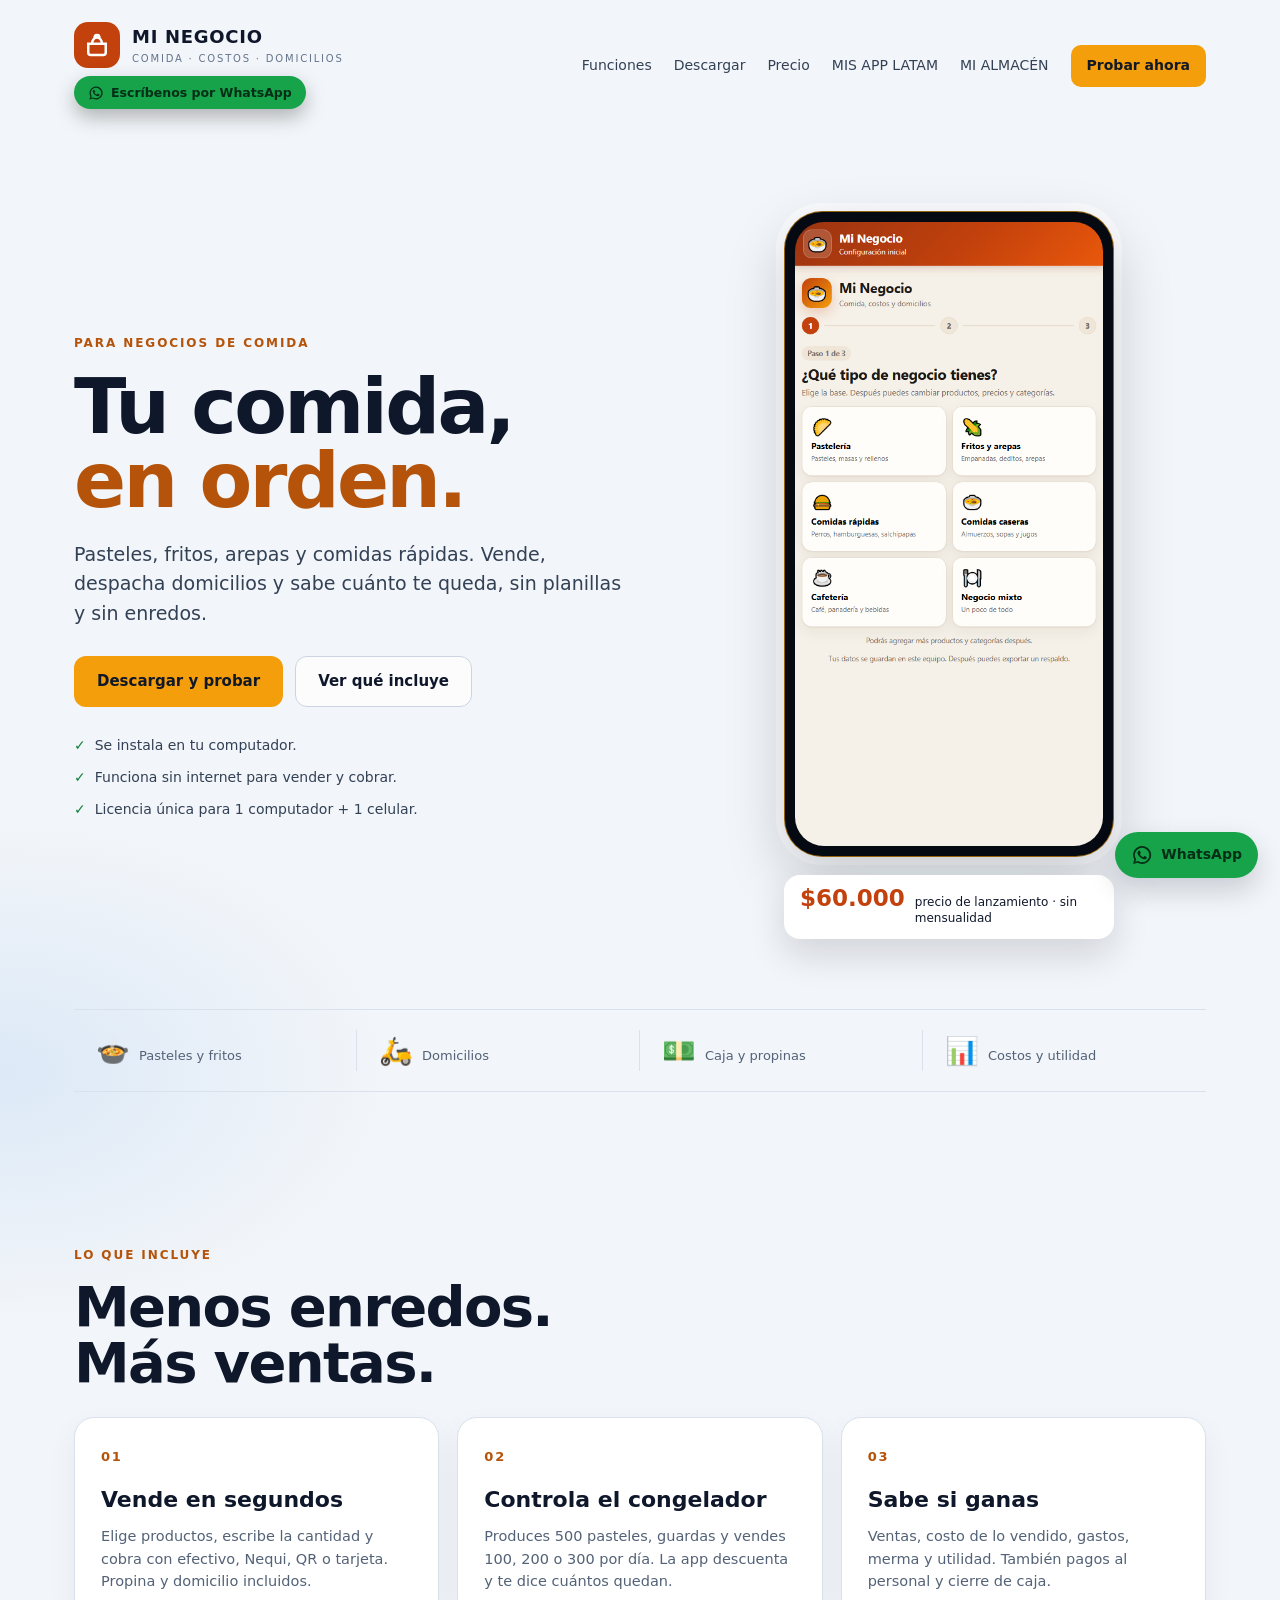
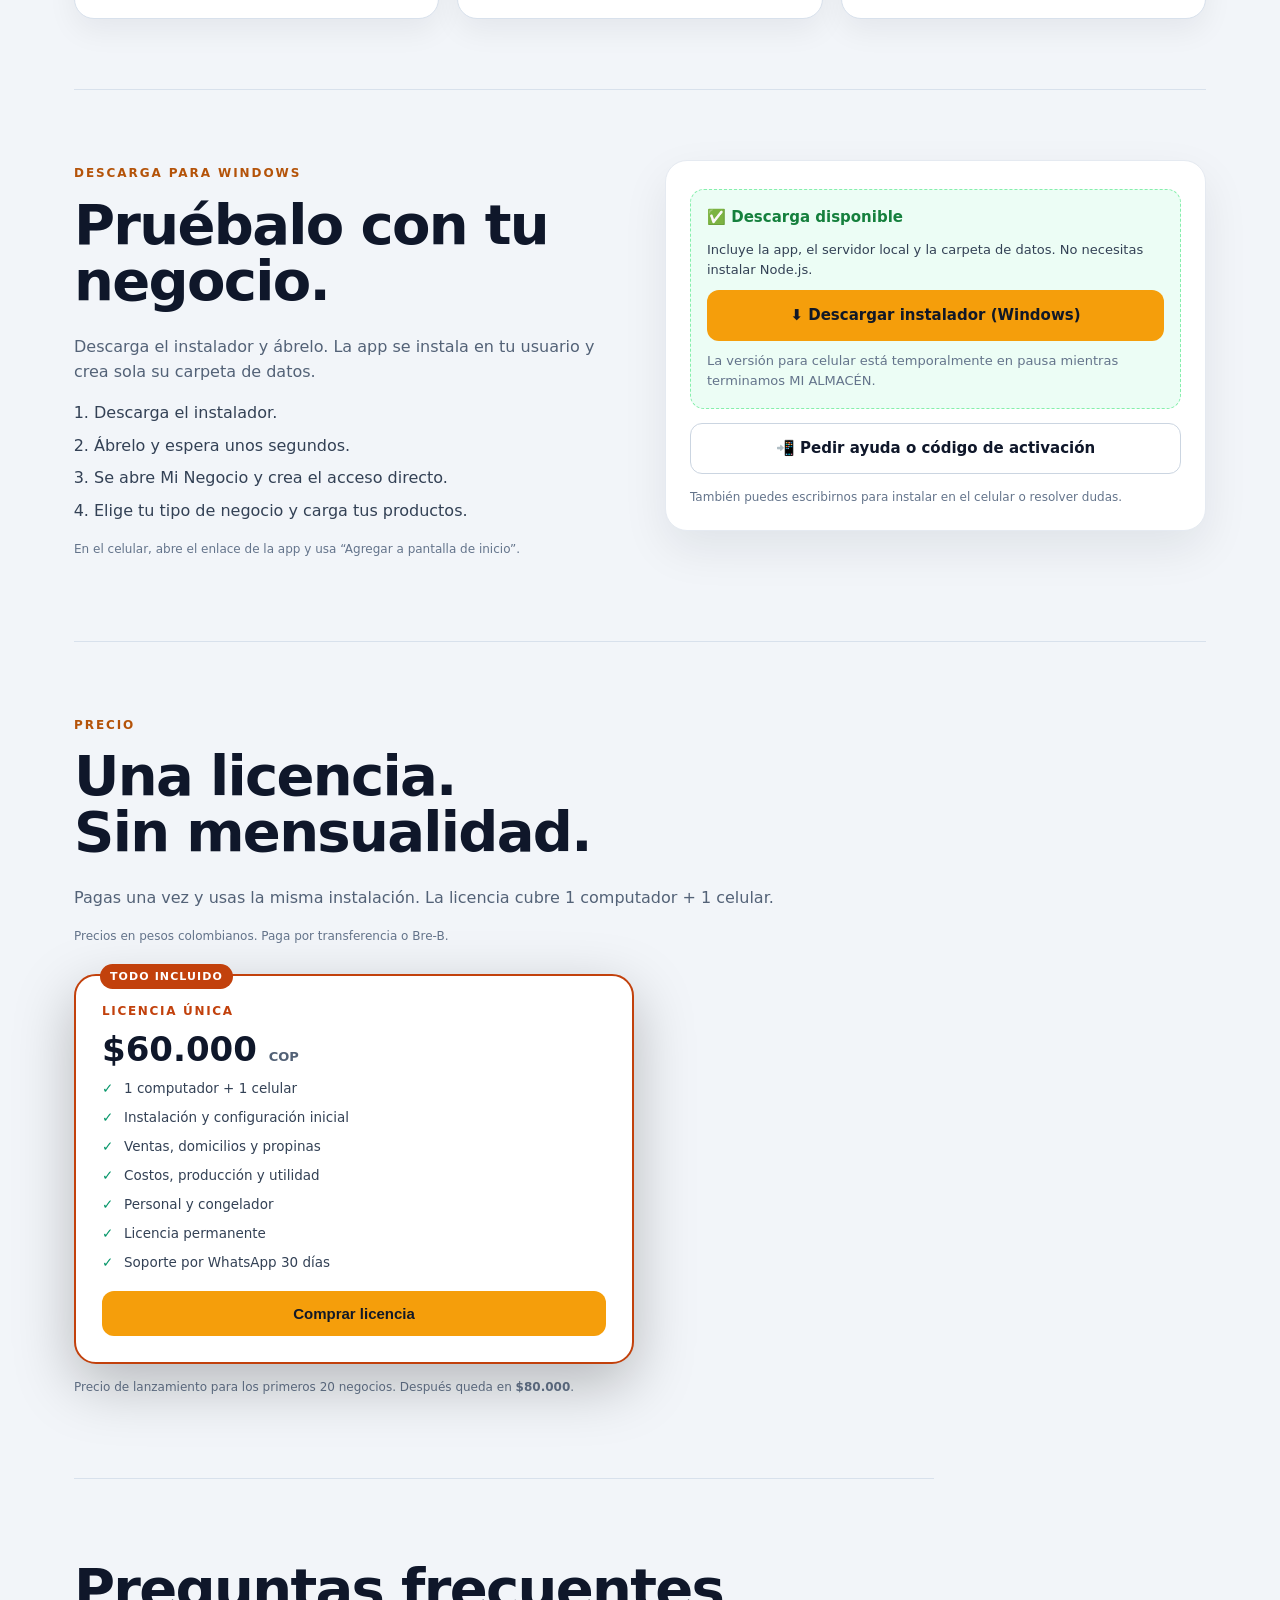
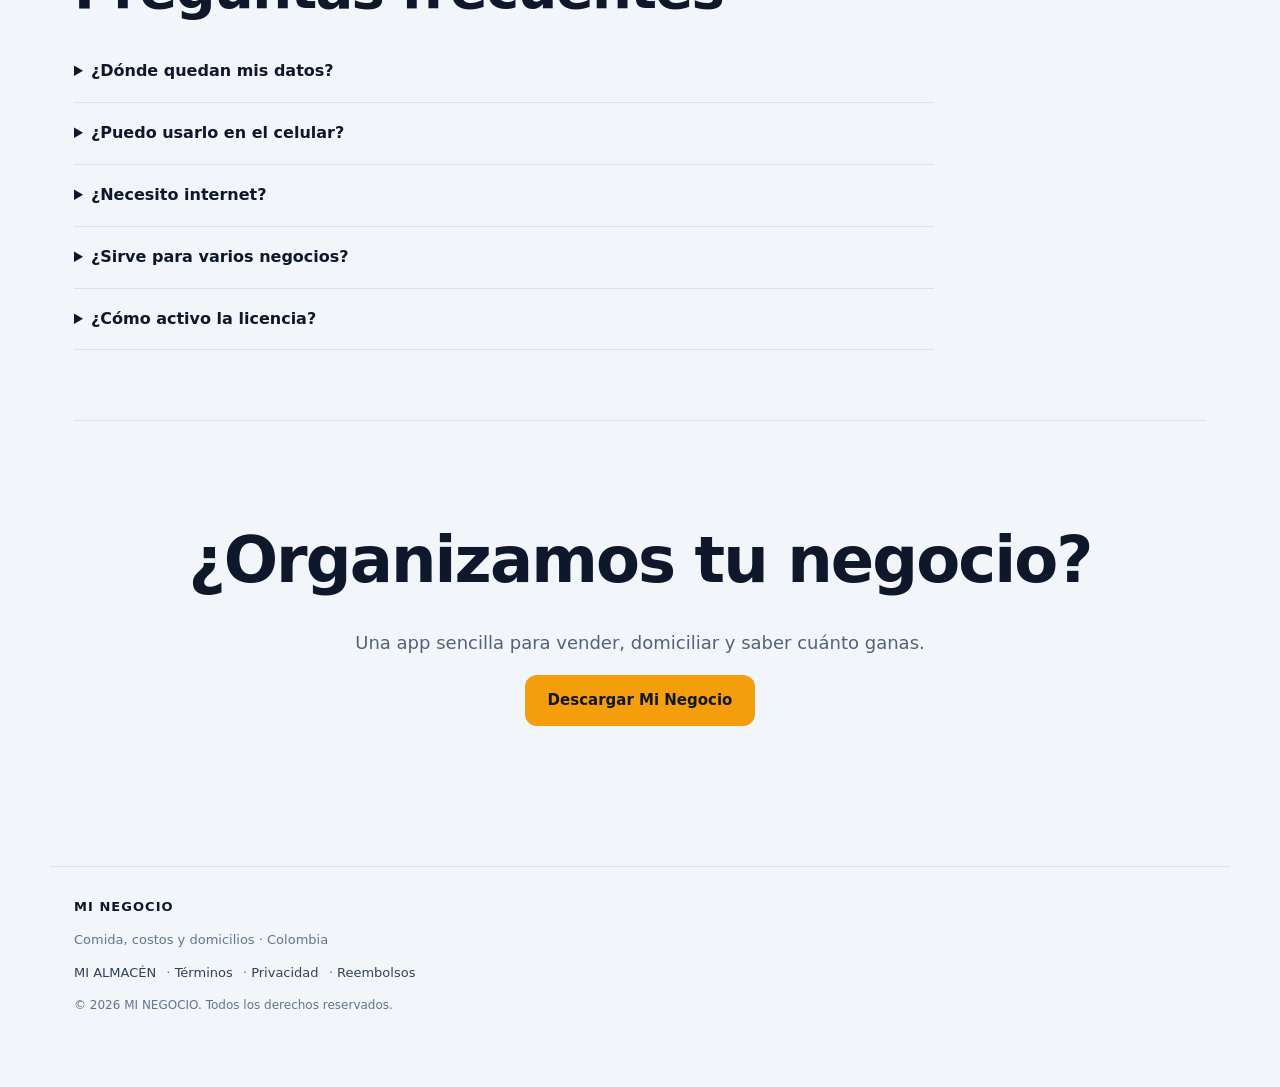
==== minegocio/index.html @ 10377c33 "Publicar Mis App Latam y MI ALMACEN" ====
<!doctype html>
<html lang="es">
<head>
  <meta charset="utf-8">
  <meta name="viewport" content="width=device-width, initial-scale=1">
  <title>MI NEGOCIO · Comida, costos y domicilios</title>
  <meta name="description" content="Vende, despacha y cuadra la caja de tu negocio de comida. Pasteles, fritos, arepas y comidas rápidas. Licencia única de $60.000 para 1 computador y 1 celular.">
  <link rel="stylesheet" href="styles.css?v=1">
  <link rel="stylesheet" href="brand.css?v=1">
  <link rel="stylesheet" href="../light.css?v=1">
  <link rel="stylesheet" href="pago.css?v=1">
</head>
<body>
  <header class="top">
    <div class="brand-block">
      <a class="brand" href="#inicio" aria-label="MI NEGOCIO">
        <span class="brand-icon" aria-hidden="true">
          <svg viewBox="0 0 48 48"><path d="M10 22h28v14a4 4 0 0 1-4 4H14a4 4 0 0 1-4-4V22Z" fill="none" stroke="currentColor" stroke-width="4"/><path d="M16 22c0-6 4-10 8-10s8 4 8 10M20 13c0-3 2-5 4-5s4 2 4 5" fill="none" stroke="currentColor" stroke-width="4"/></svg>
        </span>
        <span>
          <strong>MI NEGOCIO</strong>
          <small>COMIDA · COSTOS · DOMICILIOS</small>
        </span>
      </a>
      <a class="wa-header" id="wa-header" href="#" aria-label="Escribir por WhatsApp">
        <svg viewBox="0 0 32 32" aria-hidden="true"><path fill="currentColor" d="M16 3a13 13 0 0 0-11.2 19.5L3 29l6.7-1.8A13 13 0 1 0 16 3Zm0 23.5a10.5 10.5 0 0 1-5.3-1.5l-.4-.2-4 1.1 1.1-3.9-.2-.4A10.5 10.5 0 1 1 16 26.5Zm6-7.8c-.3-.2-1.9-1-2.2-1.1-.3-.1-.5-.2-.7.2l-1 1.2c-.2.2-.4.3-.7.1a8.6 8.6 0 0 1-2.5-1.5 9.6 9.6 0 0 1-1.8-2.3c-.2-.3 0-.5.1-.7l.5-.6.4-.7c.1-.2 0-.4 0-.6l-1-2.3c-.3-.6-.6-.5-.8-.5h-.7c-.2 0-.6.1-.9.4-.3.3-1.2 1.1-1.2 2.8 0 1.6 1.2 3.2 1.3 3.4.2.2 2.3 3.7 5.7 5 .8.3 1.4.5 1.9.6.8.3 1.6.2 2.2.1.7-.1 1.9-.8 2.2-1.5.3-.8.3-1.4.2-1.5-.1-.2-.3-.2-.6-.4Z"/></svg>
        <span>Escríbenos por WhatsApp</span>
      </a>
    </div>
    <nav>
      <a href="#funciones">Funciones</a>
      <a href="#descargar">Descargar</a>
      <a href="#precio">Precio</a>
      <a href="../index.html">MIS APP LATAM</a>
      <a href="../almacen.html">MI ALMACÉN</a>
      <a class="nav-cta" href="#descargar">Probar ahora</a>
    </nav>
  </header>

  <main>
    <section class="hero" id="inicio">
      <div class="hero-copy">
        <span class="eyebrow">PARA NEGOCIOS DE COMIDA</span>
        <h1>Tu comida,<br><em>en orden.</em></h1>
        <p class="lead">Pasteles, fritos, arepas y comidas rápidas. Vende, despacha domicilios y sabe cuánto te queda, sin planillas y sin enredos.</p>
        <div class="actions">
          <a class="btn primary" href="#descargar">Descargar y probar</a>
          <a class="btn ghost" href="#funciones">Ver qué incluye</a>
        </div>
        <ul class="checks">
          <li>Se instala en tu computador.</li>
          <li>Funciona sin internet para vender y cobrar.</li>
          <li>Licencia única para 1 computador + 1 celular.</li>
        </ul>
      </div>

      <div class="hero-visual">
        <div class="phone">
          <img src="assets/app.png" alt="Configuración inicial de Mi Negocio" loading="lazy">
        </div>
        <div class="float-card">
          <strong>$60.000</strong>
          <span>precio de lanzamiento · sin mensualidad</span>
        </div>
      </div>
    </section>

    <section class="strip">
      <div><strong>🍲</strong><span>Pasteles y fritos</span></div>
      <div><strong>🛵</strong><span>Domicilios</span></div>
      <div><strong>💵</strong><span>Caja y propinas</span></div>
      <div><strong>📊</strong><span>Costos y utilidad</span></div>
    </section>

    <section class="section" id="funciones">
      <span class="eyebrow">LO QUE INCLUYE</span>
      <h2>Menos enredos.<br>Más ventas.</h2>
      <div class="cards">
        <article>
          <span class="num">01</span>
          <h3>Vende en segundos</h3>
          <p>Elige productos, escribe la cantidad y cobra con efectivo, Nequi, QR o tarjeta. Propina y domicilio incluidos.</p>
        </article>
        <article>
          <span class="num">02</span>
          <h3>Controla el congelador</h3>
          <p>Produces 500 pasteles, guardas y vendes 100, 200 o 300 por día. La app descuenta y te dice cuántos quedan.</p>
        </article>
        <article>
          <span class="num">03</span>
          <h3>Sabe si ganas</h3>
          <p>Ventas, costo de lo vendido, gastos, merma y utilidad. También pagos al personal y cierre de caja.</p>
        </article>
      </div>
    </section>

    <section class="section demo" id="descargar">
      <div class="demo-copy">
        <span class="eyebrow">DESCARGA PARA WINDOWS</span>
        <h2>Pruébalo con tu negocio.</h2>
        <p>Descarga el instalador y ábrelo. La app se instala en tu usuario y crea sola su carpeta de datos.</p>
        <ol>
          <li>Descarga el instalador.</li>
          <li>Ábrelo y espera unos segundos.</li>
          <li>Se abre Mi Negocio y crea el acceso directo.</li>
          <li>Elige tu tipo de negocio y carga tus productos.</li>
        </ol>
        <p class="small">En el celular, abre el enlace de la app y usa “Agregar a pantalla de inicio”.</p>
      </div>
      <div class="form">
        <div class="descarga" style="display:grid">
          <strong>✅ Descarga disponible</strong>
          <p>Incluye la app, el servidor local y la carpeta de datos. No necesitas instalar Node.js.</p>
          <a class="btn primary full" id="btn-descarga" href="Instalador-MiNegocio-1.0.0.exe" download>⬇️ Descargar instalador (Windows)</a>
          <p class="small">La versión para celular está temporalmente en pausa mientras terminamos MI ALMACÉN.</p>
        </div>
        <a class="btn ghost full" id="wa-licencia" href="#">📲 Pedir ayuda o código de activación</a>
        <p class="form-note">También puedes escribirnos para instalar en el celular o resolver dudas.</p>
      </div>
    </section>

    <section class="section price" id="precio">
      <div class="price-head">
        <span class="eyebrow">PRECIO</span>
        <h2>Una licencia.<br>Sin mensualidad.</h2>
        <p>Pagas una vez y usas la misma instalación. La licencia cubre 1 computador + 1 celular.</p>
        <p class="small">Precios en pesos colombianos. Paga por transferencia o Bre-B.</p>
      </div>
      <div class="planes one" id="planes"></div>
      <p class="small" style="margin-top:14px">Precio de lanzamiento para los primeros 20 negocios. Después queda en <b>$80.000</b>.</p>
    </section>

    <section class="section faq">
      <h2>Preguntas frecuentes</h2>
      <details><summary>¿Dónde quedan mis datos?</summary><p>En este paquete, la app guarda todo automáticamente en la carpeta <b>datos</b>. No tienes que exportar archivos para trabajar.</p></details>
      <details><summary>¿Puedo usarlo en el celular?</summary><p>Sí. La licencia cubre 1 computador + 1 celular. Escríbenos para enviarte el enlace de instalación en el celular.</p></details>
      <details><summary>¿Necesito internet?</summary><p>Para vender y cobrar no. La conexión se usa si quieres enviar una copia de seguridad o pedir soporte.</p></details>
      <details><summary>¿Sirve para varios negocios?</summary><p>Sí. Al inicio eliges pastelería, fritos, arepas, comidas rápidas, caseras, cafetería o mixto, y puedes cambiar productos y precios.</p></details>
      <details><summary>¿Cómo activo la licencia?</summary><p>Después del pago recibes un código por WhatsApp. En la app entra a <b>Ajustes → Licencia</b> y escríbelo.</p></details>
    </section>

    <section class="final-cta">
      <h2>¿Organizamos tu negocio?</h2>
      <p>Una app sencilla para vender, domiciliar y saber cuánto ganas.</p>
      <a class="btn primary" href="#descargar">Descargar Mi Negocio</a>
    </section>
  </main>

  <footer>
    <strong>MI NEGOCIO</strong>
    <p>Comida, costos y domicilios · Colombia</p>
    <p class="legal"><a href="/">MI ALMACÉN</a> · <a href="#" data-legal="terminos">Términos</a> · <a href="#" data-legal="privacidad">Privacidad</a> · <a href="#" data-legal="reembolsos">Reembolsos</a></p>
    <p class="small">© <span id="year"></span> MI NEGOCIO. Todos los derechos reservados.</p>
  </footer>

  <a class="wa-float" id="wa-float" href="#" aria-label="Escribir por WhatsApp">
    <svg viewBox="0 0 32 32" aria-hidden="true"><path fill="currentColor" d="M16 3a13 13 0 0 0-11.2 19.5L3 29l6.7-1.8A13 13 0 1 0 16 3Zm0 23.5a10.5 10.5 0 0 1-5.3-1.5l-.4-.2-4 1.1 1.1-3.9-.2-.4A10.5 10.5 0 1 1 16 26.5Zm6-7.8c-.3-.2-1.9-1-2.2-1.1-.3-.1-.5-.2-.7.2l-1 1.2c-.2.2-.4.3-.7.1a8.6 8.6 0 0 1-2.5-1.5 9.6 9.6 0 0 1-1.8-2.3c-.2-.3 0-.5.1-.7l.5-.6.4-.7c.1-.2 0-.4 0-.6l-1-2.3c-.3-.6-.6-.5-.8-.5h-.7c-.2 0-.6.1-.9.4-.3.3-1.2 1.1-1.2 2.8 0 1.6 1.2 3.2 1.3 3.4.2.2 2.3 3.7 5.7 5 .8.3 1.4.5 1.9.6.8.3 1.6.2 2.2.1.7-.1 1.9-.8 2.2-1.5.3-.8.3-1.4.2-1.5-.1-.2-.3-.2-.6-.4Z"/></svg>
    <span>WhatsApp</span>
  </a>

  <script src="config.js?v=1"></script>
  <script src="app.js?v=1"></script>
</body>
</html>
---- minegocio/styles.css ----
:root {
  --bg: #070d18;
  --bg-2: #0c1626;
  --panel: #0f1c2e;
  --line: rgba(148, 163, 184, .18);
  --text: #f8fafc;
  --muted: #a9b7c9;
  --amber: #f59e0b;
  --amber-2: #fbbf24;
  --green: #34d399;
}
* { box-sizing: border-box; }
html { scroll-behavior: smooth; }
body {
  margin: 0;
  background: radial-gradient(1100px 700px at 70% -10%, #17304a 0%, var(--bg) 55%) fixed;
  color: var(--text);
  font-family: "Segoe UI", system-ui, -apple-system, sans-serif;
  line-height: 1.55;
}
a { color: inherit; }
.top {
  max-width: 1180px;
  margin: auto;
  padding: 22px 24px;
  display: flex;
  align-items: center;
  justify-content: space-between;
  gap: 20px;
}
.brand { display: flex; align-items: center; gap: 12px; text-decoration: none; }
.brand-block { display: flex; flex-direction: column; align-items: flex-start; gap: 8px; }
.wa-header {
  display: inline-flex; align-items: center; gap: 7px;
  background: #22c55e; color: #052e16; text-decoration: none;
  padding: 7px 14px; border-radius: 999px; font-weight: 800; font-size: 12.5px;
  box-shadow: 0 8px 20px rgba(0,0,0,.28);
}
.wa-header:hover { background: #16a34a; }
.wa-header svg { width: 16px; height: 16px; }
.brand-icon {
  width: 46px; height: 46px; display: grid; place-items: center;
  background: var(--amber); color: #111827; border-radius: 14px;
}
.brand-icon svg { width: 30px; height: 30px; }
.brand strong { display: block; font-size: 18px; letter-spacing: .02em; }
.brand small { display: block; color: var(--muted); font-size: 10px; letter-spacing: .18em; }
nav { display: flex; align-items: center; gap: 22px; font-size: 14px; }
nav a { text-decoration: none; color: #cbd5e1; }
nav a:hover { color: #fff; }
.nav-cta {
  background: var(--amber); color: #111827 !important;
  padding: 10px 16px; border-radius: 10px; font-weight: 700;
}
main { max-width: 1180px; margin: auto; padding: 10px 24px 80px; }
.hero {
  display: grid; grid-template-columns: 1.05fr .95fr; gap: 50px;
  align-items: center; padding: 60px 0 50px;
}
.eyebrow {
  color: var(--amber-2); font-size: 12px; font-weight: 800;
  letter-spacing: .16em; text-transform: uppercase;
}
h1 { font-size: clamp(48px, 6vw, 82px); line-height: .96; margin: 16px 0 22px; letter-spacing: -.035em; }
h1 em { color: var(--amber); font-style: normal; }
.lead { color: #cbd5e1; font-size: 19px; max-width: 560px; }
.actions { display: flex; flex-wrap: wrap; gap: 12px; margin: 28px 0; }
.btn {
  display: inline-flex; align-items: center; justify-content: center;
  border: 1px solid transparent; border-radius: 12px;
  padding: 13px 22px; font-weight: 800; font-size: 15px;
  text-decoration: none; cursor: pointer; transition: transform .15s ease, background .15s ease;
}
.btn:hover { transform: translateY(-1px); }
.btn.primary { background: var(--amber); color: #111827; }
.btn.primary:hover { background: var(--amber-2); }
.btn.ghost { border-color: var(--line); color: #e2e8f0; background: rgba(255,255,255,.03); }
.btn.full { width: 100%; }
.checks { list-style: none; padding: 0; margin: 26px 0 0; display: grid; gap: 10px; color: #c7d2e1; font-size: 14px; }
.checks li::before { content: "✓"; color: var(--green); font-weight: 900; margin-right: 9px; }
.hero-visual { position: relative; display: flex; flex-direction: column; align-items: center; justify-content: center; gap: 18px; padding: 10px 0; }
.phone {
  width: min(330px, 82vw); aspect-ratio: 9 / 16; border-radius: 38px;
  padding: 10px; background: #050a12; border: 1px solid rgba(245,158,11,.55);
  box-shadow: 0 30px 90px rgba(0,0,0,.55), 0 0 0 8px rgba(255,255,255,.03);
  margin: 0 auto;
}
.phone video { width: 100%; height: 100%; border-radius: 29px; object-fit: cover; background: #000; }
.float-card {
  position: static; width: min(330px, 82vw);
  background: #fff; color: #0f172a; border-radius: 16px;
  padding: 12px 16px; box-shadow: 0 18px 40px rgba(0,0,0,.35);
  display: flex; align-items: baseline; gap: 10px;
}
.float-card strong { display: block; font-size: 23px; line-height: 1; color: #b45309; white-space: nowrap; }
.float-card span { font-size: 12px; line-height: 1.35; display: block; }
.strip {
  display: grid; grid-template-columns: repeat(4, 1fr);
  border-top: 1px solid var(--line); border-bottom: 1px solid var(--line);
  padding: 20px 0; margin: 10px 0 80px;
}
.strip div { padding: 0 22px; border-right: 1px solid var(--line); display: flex; align-items: baseline; gap: 9px; }
.strip div:last-child { border-right: 0; }
.strip strong { color: var(--amber); font-size: 27px; }
.strip span { color: var(--muted); font-size: 13px; }
.section { padding: 70px 0; }
.section h2 { font-size: clamp(34px, 4.4vw, 56px); line-height: 1; margin: 12px 0 26px; letter-spacing: -.03em; }
.cards { display: grid; grid-template-columns: repeat(3, 1fr); gap: 18px; }
.cards article {
  background: linear-gradient(160deg, rgba(255,255,255,.055), rgba(255,255,255,.02));
  border: 1px solid var(--line); border-radius: 20px; padding: 26px;
}
.cards .num { color: var(--amber); font-size: 13px; font-weight: 900; letter-spacing: .14em; }
.cards h3 { font-size: 22px; margin: 14px 0 8px; }
.cards p { color: var(--muted); font-size: 14.5px; margin: 0; }
.demo {
  display: grid; grid-template-columns: 1fr 1fr; gap: 50px;
  align-items: start; border-top: 1px solid var(--line);
}
.demo-copy p { color: var(--muted); }
.demo-copy ol { color: #dbe4ef; padding-left: 20px; }
.demo-copy li { margin: 8px 0; }
.small { font-size: 12px; color: #7f91a5 !important; }
.form {
  background: linear-gradient(180deg, #132238, #0d1828);
  border: 1px solid rgba(245,158,11,.25);
  border-radius: 22px; padding: 24px; display: grid; gap: 14px;
  box-shadow: 0 20px 60px rgba(0,0,0,.3);
}
.field label { display: block; font-size: 12px; font-weight: 700; color: #cbd5e1; margin-bottom: 5px; }
.field input {
  width: 100%; padding: 12px 13px; border-radius: 10px;
  border: 1px solid #2c4057; background: #08111d; color: #fff;
  font: inherit; font-size: 14px; outline: none;
}
.field input:focus { border-color: var(--amber); box-shadow: 0 0 0 3px rgba(245,158,11,.15); }
.form-note { font-size: 12px; color: #8fa1b5; margin: 0; }
.config-warning { font-size: 12px; color: #fecaca; background: rgba(220,38,38,.16); border: 1px solid rgba(248,113,113,.35); padding: 9px 11px; border-radius: 8px; margin: 0; }
.config-warning code { color: #fde68a; }
.price { display: block; border-top: 1px solid var(--line); }
.price-head { max-width: 720px; }
.price p { color: var(--muted); }
.planes { display: grid; grid-template-columns: repeat(2, 1fr); gap: 18px; margin-top: 28px; }
.plan {
  position: relative; background: #fff; color: #0f172a; border-radius: 22px;
  padding: 26px; box-shadow: 0 20px 60px rgba(0,0,0,.25);
  display: flex; flex-direction: column; gap: 12px;
}
.plan-destacado { border: 2px solid var(--amber); }
.plan-badge {
  position: absolute; top: -12px; left: 24px; background: var(--amber); color: #111827;
  font-size: 11px; font-weight: 800; letter-spacing: .1em; text-transform: uppercase;
  padding: 4px 10px; border-radius: 999px;
}
.plan-nombre { font-size: 12px; font-weight: 800; letter-spacing: .14em; text-transform: uppercase; color: #b45309; }
.plan-precio { font-size: 34px; line-height: 1; font-weight: 800; }
.plan-precio small { font-size: 13px; font-weight: 700; color: #526176; }
.plan-lista { list-style: none; margin: 0 0 6px; padding: 0; display: grid; gap: 8px; }
.plan-lista li { font-size: 13.5px; color: #334155; padding-left: 22px; position: relative; }
.plan-lista li::before { content: "✓"; position: absolute; left: 0; color: #059669; font-weight: 900; }
.plan-tarjeta { background: #f1f5f9 !important; color: #0f172a !important; border-color: #cbd5e1 !important; }
.price-note { font-size: 12px !important; color: #7f91a5 !important; margin-top: 12px !important; }
.transfer { display: grid; grid-template-columns: 1fr .8fr; gap: 50px; align-items: center; border-top: 1px solid var(--line); }
.transfer-copy p { color: var(--muted); }
.transfer-card {
  background: #fff; color: #0f172a; border-radius: 22px; padding: 26px;
  box-shadow: 0 20px 60px rgba(0,0,0,.25);
}
.transfer-card > strong { display: block; font-size: 12px; font-weight: 800; letter-spacing: .14em; text-transform: uppercase; color: #b45309; margin-bottom: 10px; }
.transfer-card dl { margin: 0 0 16px; display: grid; gap: 8px; }
.transfer-card dl div { display: flex; justify-content: space-between; gap: 14px; border-bottom: 1px dashed #e2e8f0; padding-bottom: 6px; }
.transfer-card dt { font-size: 12px; color: #526176; font-weight: 700; }
.transfer-card dd { margin: 0; font-size: 13px; font-weight: 700; text-align: right; word-break: break-word; }
.transfer-card .price-note { color: #526176 !important; }
.descarga {
  margin-top: 4px; padding: 16px; border-radius: 14px;
  border: 1px dashed rgba(52, 211, 153, .55);
  background: rgba(52, 211, 153, .08);
  display: grid; gap: 10px;
}
.descarga strong { color: var(--green); font-size: 15px; }
.descarga p { color: var(--muted); margin: 0; font-size: 13px; }
.faq { border-top: 1px solid var(--line); max-width: 860px; }
.faq h2 { margin-bottom: 24px; }
details { border-bottom: 1px solid var(--line); padding: 18px 0; }
summary { cursor: pointer; font-weight: 700; color: #e2e8f0; }
details p { color: var(--muted); margin: 12px 0 0; }
.final-cta { text-align: center; padding: 90px 0 60px; border-top: 1px solid var(--line); }
.final-cta h2 { font-size: clamp(38px, 5vw, 64px); margin: 0 0 10px; letter-spacing: -.03em; }
.final-cta p { color: var(--muted); font-size: 18px; }
footer { max-width: 1180px; margin: auto; padding: 30px 24px 60px; border-top: 1px solid var(--line); color: var(--muted); font-size: 13px; }
footer strong { color: #fff; letter-spacing: .08em; }
.legal a { color: #cbd5e1; text-decoration: none; margin-right: 6px; }
.wa-float {
  position: fixed; right: 22px; bottom: 22px; z-index: 20;
  display: flex; align-items: center; gap: 8px;
  background: #22c55e; color: #052e16; text-decoration: none;
  padding: 12px 16px; border-radius: 999px; font-weight: 800; font-size: 14px;
  box-shadow: 0 12px 30px rgba(0,0,0,.35);
}
.wa-float svg { width: 22px; height: 22px; }
@media (max-width: 900px) {
  nav { display: none; }
  .hero, .demo, .price, .transfer { grid-template-columns: 1fr; gap: 30px; }
  .planes { grid-template-columns: 1fr; }
  .hero { padding-top: 30px; }
  .strip { grid-template-columns: repeat(2, 1fr); gap: 14px 0; }
  .strip div:nth-child(2) { border-right: 0; }
  .cards { grid-template-columns: 1fr; }
  .float-card { width: min(300px, 78vw); }
  .phone { width: min(300px, 78vw); }
}
@media (max-width: 520px) {
  .top { padding: 16px; }
  main { padding: 0 16px 60px; }
  h1 { font-size: 46px; }
  .lead { font-size: 16px; }
  .section { padding: 52px 0; }
  .strip { margin-bottom: 50px; }
  .strip div { padding: 0 12px; }
  .strip strong { font-size: 22px; }
  .strip span { font-size: 11px; }
  .wa-float span { display: none; }
  .wa-float { padding: 12px; }
}
---- minegocio/brand.css ----
:root {
  --amber: #c2410c;
  --amber-2: #f59e0b;
  --green: #16a34a;
}
body {
  background: radial-gradient(1100px 700px at 65% -10%, #3b1d0f 0%, #120b07 55%);
}
.brand-icon {
  background: #c2410c;
  color: #fff;
}
.brand strong { letter-spacing: .04em; }
.brand small { color: #e7c9b8; }
.eyebrow { color: #fdba74; }
h1 em { color: #fb923c; }
.phone {
  border-color: rgba(194, 65, 12, .7);
}
.phone img {
  width: 100%;
  height: 100%;
  border-radius: 29px;
  object-fit: cover;
  background: #f6f1e8;
}
.float-card strong { color: #c2410c; }
.planes.one {
  grid-template-columns: 1fr;
  max-width: 560px;
}
.planes.one .plan { width: 100%; }
.plan-destacado { border-color: #c2410c; }
.plan-badge { background: #c2410c; color: #fff; }
.plan-nombre { color: #c2410c; }
.transfer-card > strong { color: #c2410c; }
.wa-header, .wa-float { background: #16a34a; }
---- light.css ----
/* Tema claro para las páginas de cada app. Se carga después del CSS base. */
:root {
  --bg: #f2f5f9;
  --bg-2: #e8eef6;
  --panel: #ffffff;
  --line: #d8e1ec;
  --text: #0f172a;
  --muted: #536277;
  --amber: #f59e0b;
  --amber-2: #fbbf24;
  --green: #15803d;
}

body {
  background:
    radial-gradient(900px 520px at 85% -10%, #ffe7bd 0%, transparent 62%),
    radial-gradient(700px 450px at 0% 25%, #dce9f7 0%, transparent 55%),
    var(--bg) fixed;
  color: var(--text);
}

.brand small { color: #64748b; }
nav a { color: #334155; }
nav a:hover { color: #0f172a; }
.nav-cta { color: #111827 !important; }

h1 { color: #0f172a; }
h1 em { color: #b45309; }
.eyebrow { color: #b45309; }
.lead { color: #334155; }
.checks { color: #334155; }
.checks li::before { color: #15803d; }

.btn.ghost {
  border-color: #cbd5e1;
  color: #0f172a;
  background: rgba(255, 255, 255, .75);
}
.btn.ghost:hover { background: #fff; }

.phone {
  background: #050a12;
  border-color: rgba(245, 158, 11, .6);
  box-shadow: 0 24px 60px rgba(15, 23, 42, .2), 0 0 0 8px rgba(255, 255, 255, .65);
}
.float-card { box-shadow: 0 16px 36px rgba(15, 23, 42, .14); }

.strip { border-color: var(--line); }
.strip strong { color: #b45309; }
.strip span { color: var(--muted); }

.section h2 { color: #0f172a; }
.cards article {
  background: #fff;
  border-color: var(--line);
  box-shadow: 0 12px 30px rgba(15, 23, 42, .06);
}
.cards .num { color: #b45309; }
.cards h3 { color: #0f172a; }
.cards p { color: var(--muted); }

.demo { border-color: var(--line); }
.demo-copy p { color: var(--muted); }
.demo-copy ol { color: #334155; }
.small { color: #64748b !important; }

.form {
  background: #fff;
  border-color: #e5eaf1;
  box-shadow: 0 18px 46px rgba(15, 23, 42, .08);
}
.field label { color: #334155; }
.field input {
  background: #f8fafc;
  color: #0f172a;
  border-color: #cbd5e1;
}
.field input:focus { border-color: #d97706; box-shadow: 0 0 0 3px rgba(245, 158, 11, .15); }
.form-note { color: #64748b; }
.config-warning { color: #991b1b; background: #fef2f2; border-color: #fecaca; }
.config-warning code { color: #92400e; }

.price { border-color: var(--line); }
.price p { color: var(--muted); }
.price-note { color: #64748b !important; }

.descarga {
  border-color: #86efac;
  background: #ecfdf5;
}
.descarga strong { color: #15803d; }
.descarga p { color: #334155; }

.faq { border-color: var(--line); }
details { border-color: var(--line); }
summary { color: #0f172a; }
details p { color: var(--muted); }

.final-cta { border-color: var(--line); }
.final-cta p { color: var(--muted); }

footer { border-color: var(--line); color: #64748b; }
footer strong { color: #0f172a; }
.legal a { color: #334155; }

.cross {
  border-color: #fcd34d;
  background: linear-gradient(120deg, #fff7e6, #ffffff);
}
.cross p { color: #475569; }

.wa-float { box-shadow: 0 12px 28px rgba(15, 23, 42, .18); }

@media (max-width: 900px) {
  .hero { padding-top: 30px; }
}
---- minegocio/pago.css ----
/* Modal de pago compartido por las páginas de app. */
body.pago-abierto { overflow: hidden; }
.pago-overlay { position: fixed; inset: 0; background: rgba(2, 6, 23, .78); backdrop-filter: blur(6px); z-index: 100; display: flex; align-items: center; justify-content: center; padding: 18px; }
.pago-card { position: relative; width: min(520px, 100%); max-height: 92vh; overflow: auto; background: #fff; color: #0f172a; border-radius: 22px; padding: 26px; box-shadow: 0 30px 90px rgba(0, 0, 0, .45); }
.pago-cerrar { position: absolute; right: 14px; top: 12px; border: 0; background: #f1f5f9; color: #0f172a; width: 34px; height: 34px; border-radius: 50%; font-size: 22px; line-height: 1; cursor: pointer; }
.pago-eyebrow { font-size: 11px; font-weight: 800; letter-spacing: .16em; color: #b45309; }
.pago-card h2 { font-size: 26px; margin: 8px 0 2px; letter-spacing: -.02em; }
.pago-precio { font-size: 34px; font-weight: 900; line-height: 1; margin-bottom: 18px; }
.pago-precio small { font-size: 13px; color: #64748b; font-weight: 700; }
.pago-bloque { border-top: 1px solid #e2e8f0; padding-top: 14px; margin-top: 14px; }
.pago-bloque h3 { font-size: 14px; margin: 0 0 4px; }
.pago-bloque p { font-size: 12.5px; color: #64748b; margin: 0 0 10px; line-height: 1.45; }
.pago-datos { display: grid; gap: 7px; margin: 0 0 12px; }
.pago-datos div { display: flex; justify-content: space-between; gap: 12px; border-bottom: 1px dashed #e2e8f0; padding-bottom: 6px; }
.pago-datos dt { font-size: 11px; color: #64748b; font-weight: 800; text-transform: uppercase; letter-spacing: .04em; }
.pago-datos dd { margin: 0; font-size: 13px; font-weight: 800; text-align: right; word-break: break-word; }
.pago-separador { display: flex; align-items: center; gap: 10px; color: #94a3b8; font-size: 11px; font-weight: 700; text-transform: uppercase; letter-spacing: .08em; margin: 16px 0 12px; }
.pago-separador:before, .pago-separador:after { content: ""; height: 1px; background: #e2e8f0; flex: 1; }
.pago-qr { display: block; width: 180px; height: 180px; object-fit: contain; margin: 6px auto 12px; border: 1px solid #e2e8f0; border-radius: 12px; background: #fff; }
.pago-aviso { font-size: 12px !important; background: #f8fafc; border: 1px dashed #cbd5e1; border-radius: 10px; padding: 9px 10px; margin: 8px 0 12px !important; }
.pago-nota { font-size: 11.5px !important; color: #64748b; margin: 10px 0 0 !important; }
.pago-card .btn { min-height: 44px; }
@media (max-width: 520px) { .pago-card { padding: 20px; } .pago-precio { font-size: 30px; } }
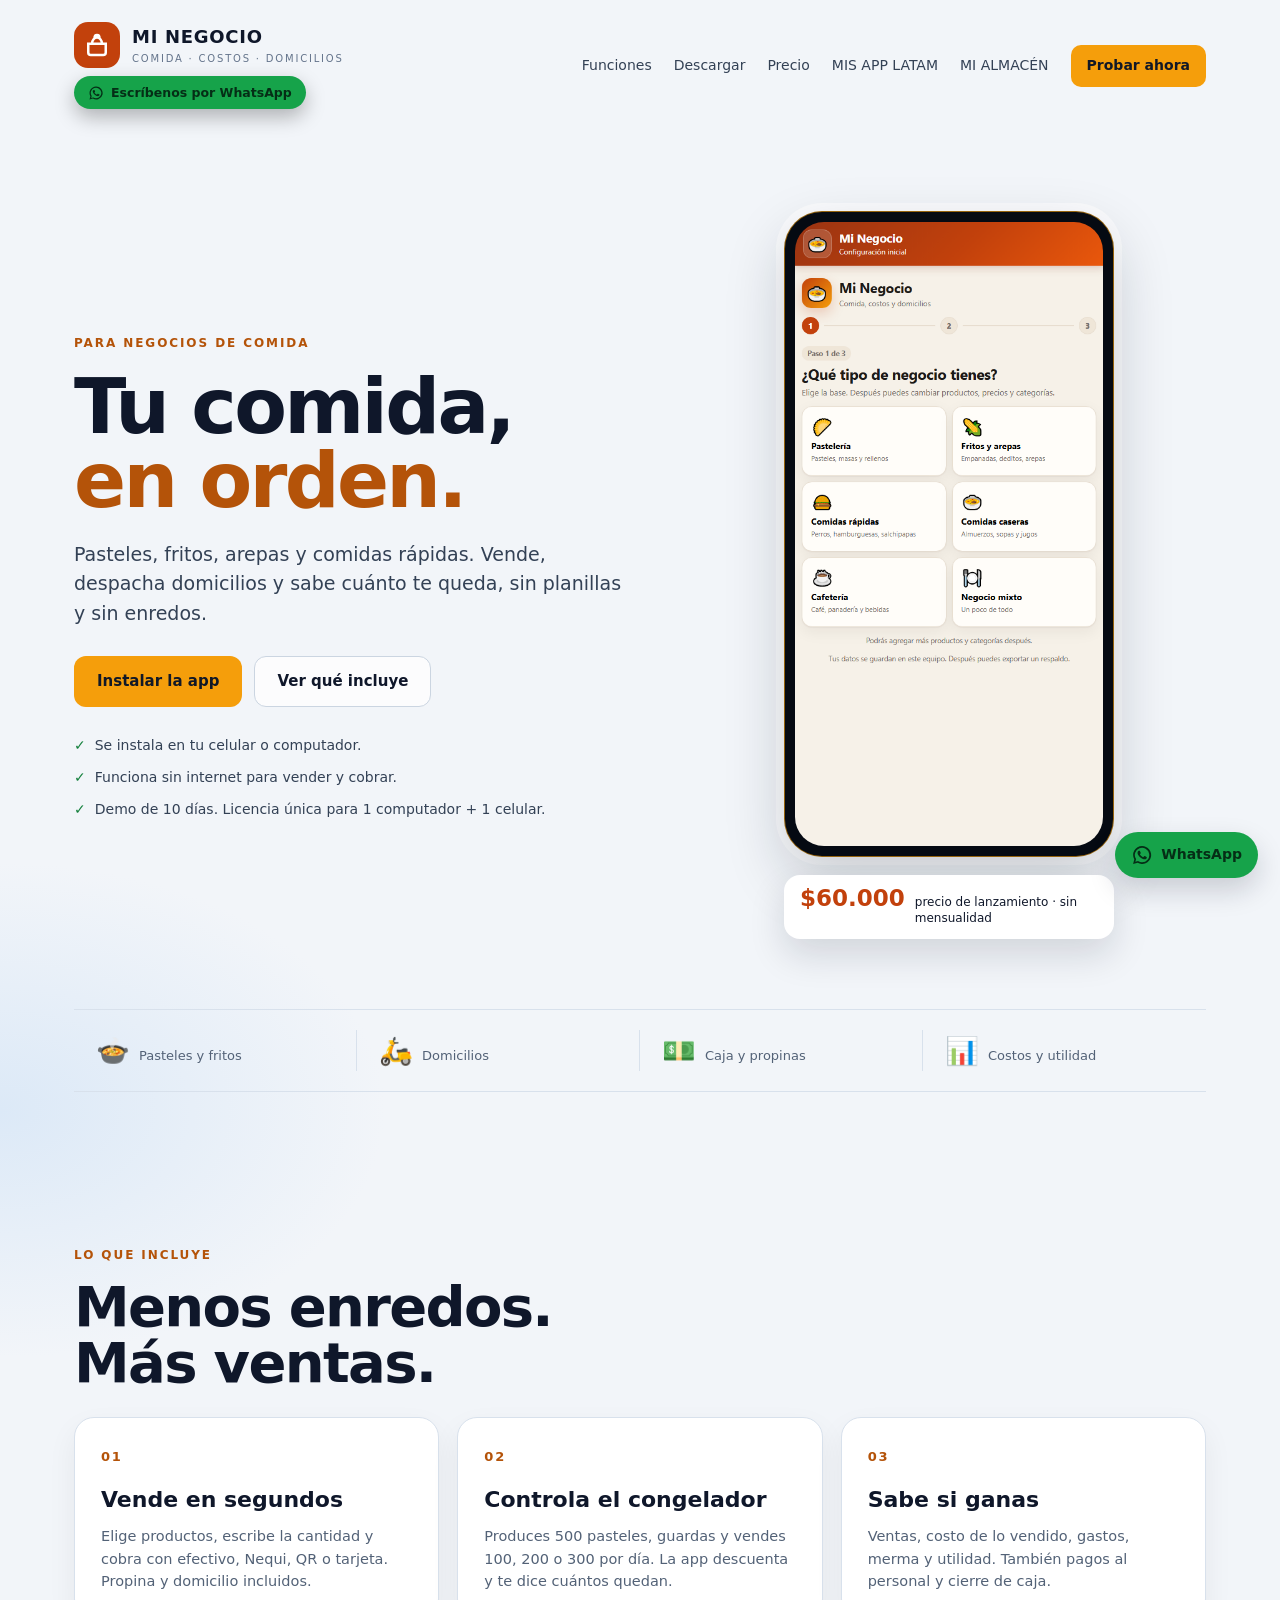
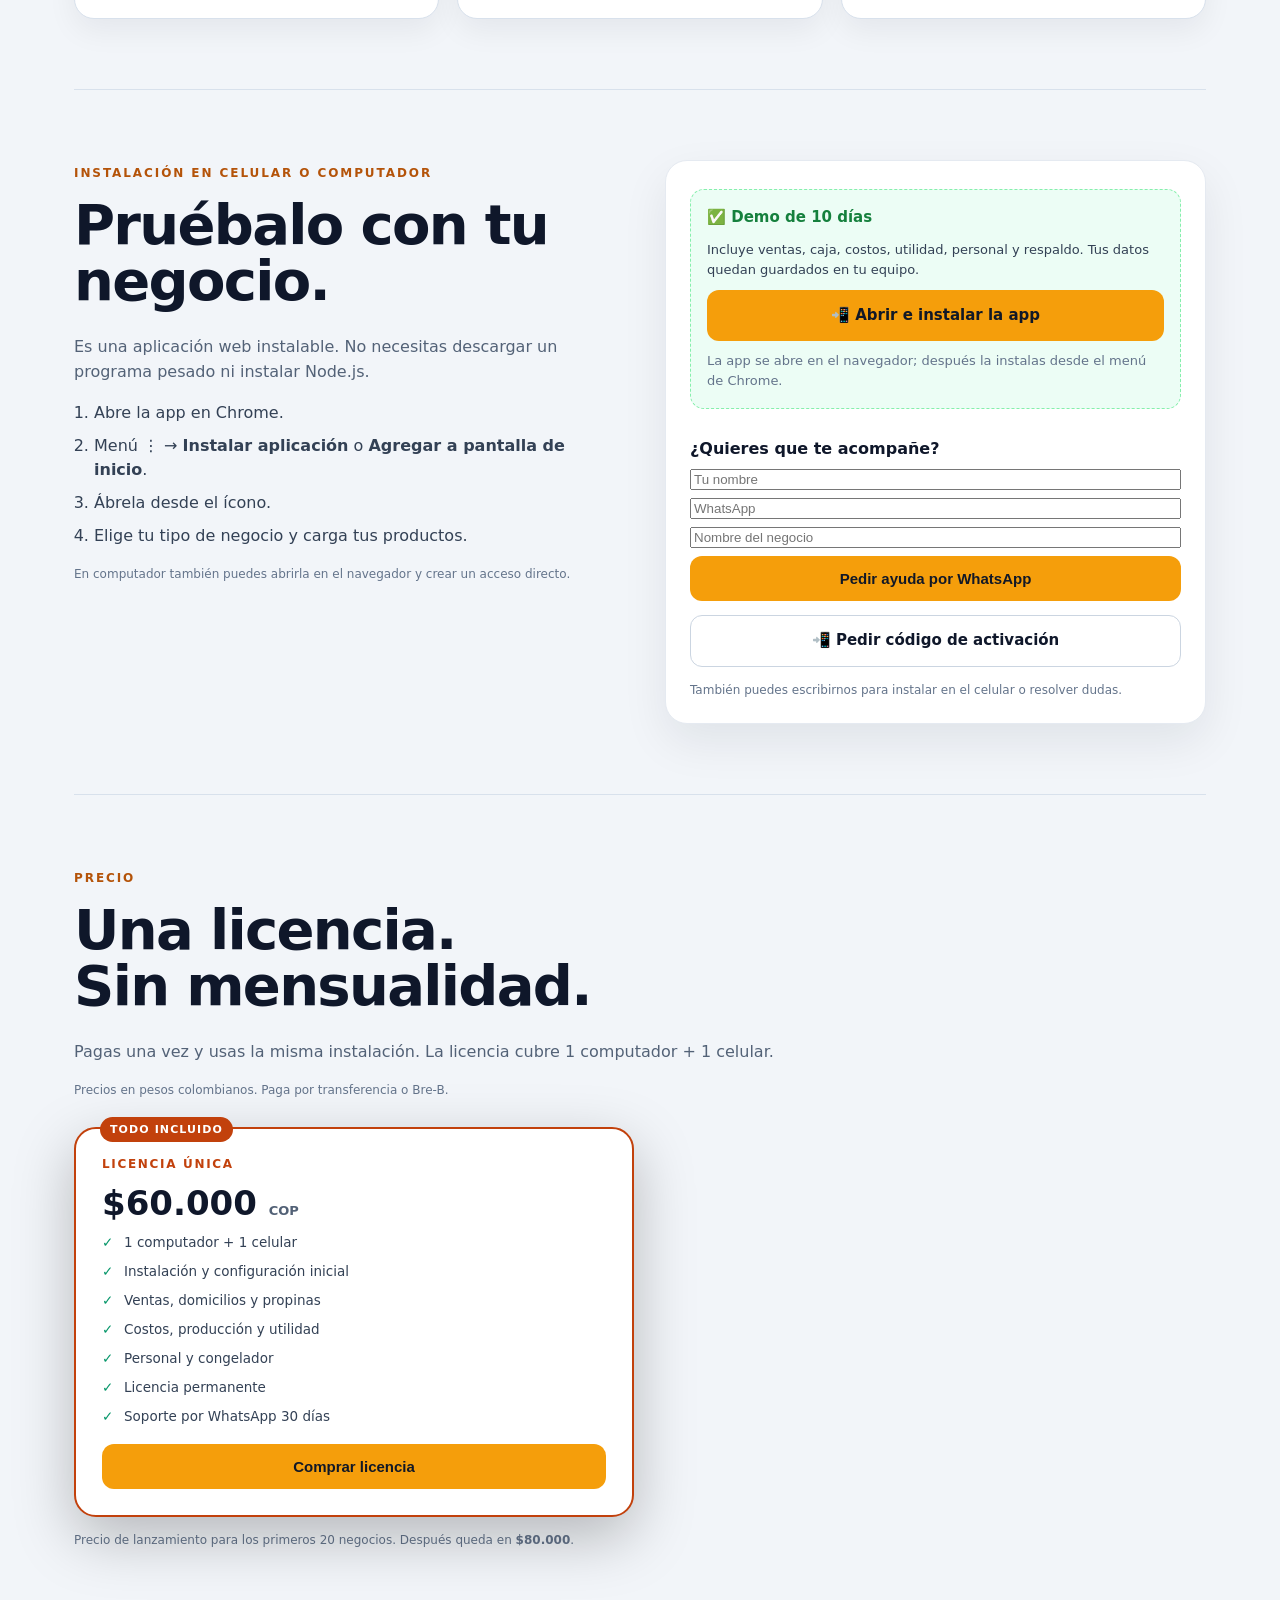
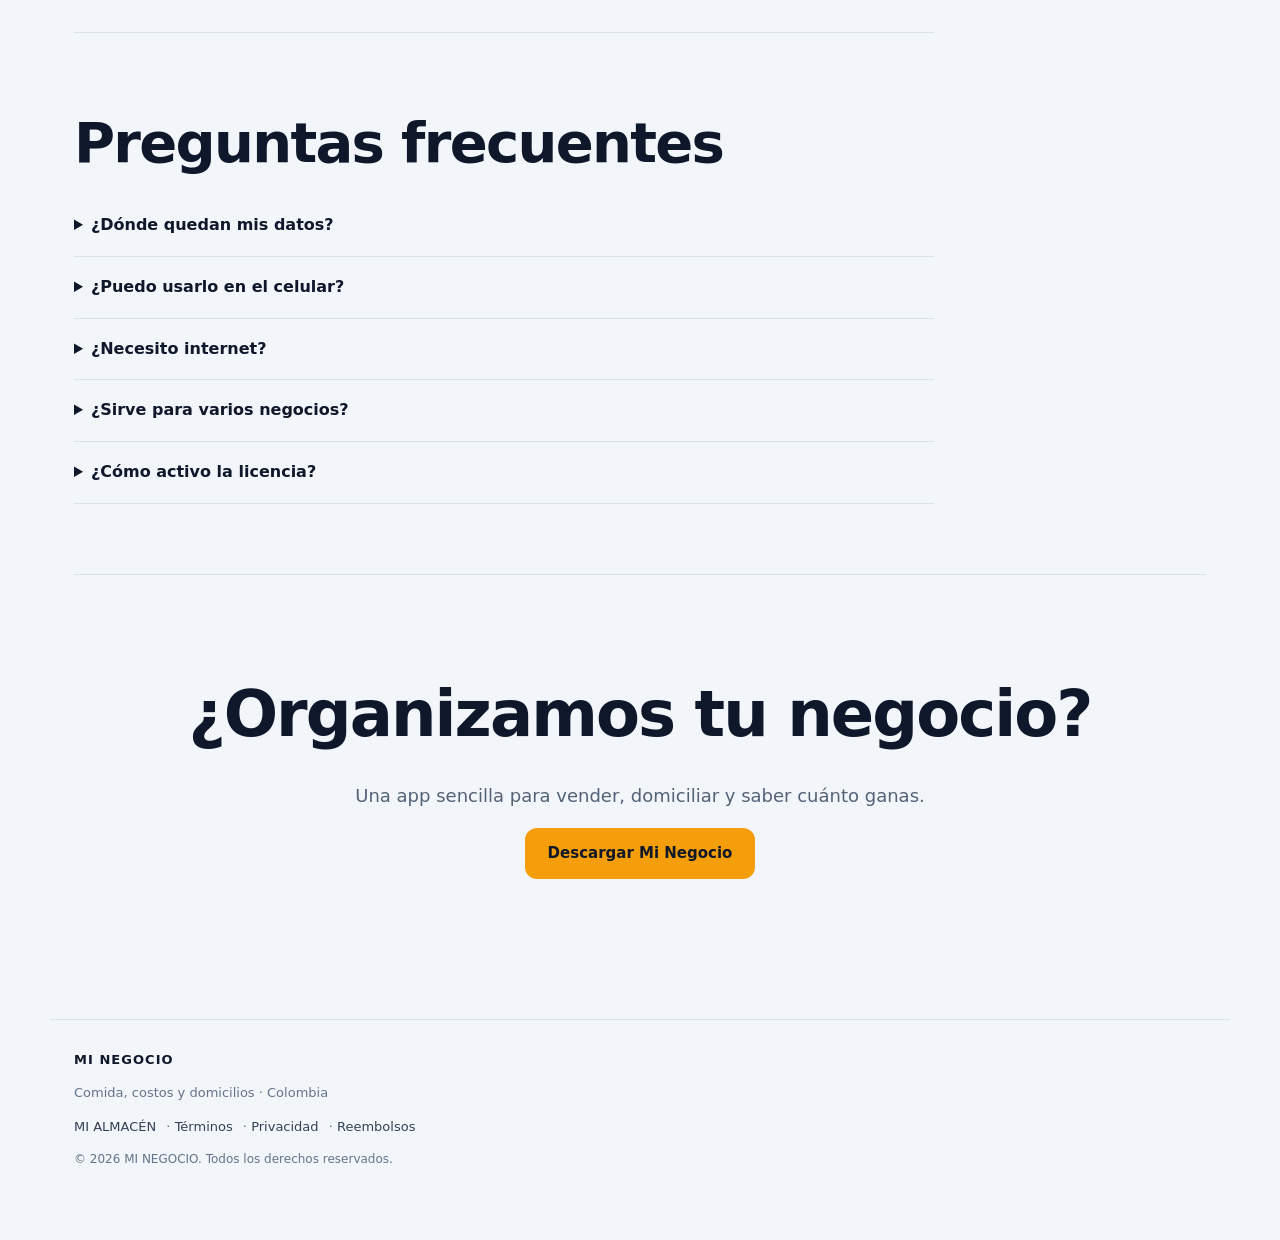
==== commit 21f5dd11: "Mi Negocio: PWA instalable, demo, licencia y manual" ====
--- a/minegocio/index.html
+++ b/minegocio/index.html
@@ -44,13 +44,13 @@
         <h1>Tu comida,<br><em>en orden.</em></h1>
         <p class="lead">Pasteles, fritos, arepas y comidas rápidas. Vende, despacha domicilios y sabe cuánto te queda, sin planillas y sin enredos.</p>
         <div class="actions">
-          <a class="btn primary" href="#descargar">Descargar y probar</a>
+          <a class="btn primary" href="app/index.html" id="btn-instalar">Instalar la app</a>
           <a class="btn ghost" href="#funciones">Ver qué incluye</a>
         </div>
         <ul class="checks">
-          <li>Se instala en tu computador.</li>
+          <li>Se instala en tu celular o computador.</li>
           <li>Funciona sin internet para vender y cobrar.</li>
-          <li>Licencia única para 1 computador + 1 celular.</li>
+          <li>Demo de 10 días. Licencia única para 1 computador + 1 celular.</li>
         </ul>
       </div>
 
@@ -96,25 +96,32 @@
 
     <section class="section demo" id="descargar">
       <div class="demo-copy">
-        <span class="eyebrow">DESCARGA PARA WINDOWS</span>
+        <span class="eyebrow">INSTALACIÓN EN CELULAR O COMPUTADOR</span>
         <h2>Pruébalo con tu negocio.</h2>
-        <p>Descarga el instalador y ábrelo. La app se instala en tu usuario y crea sola su carpeta de datos.</p>
+        <p>Es una aplicación web instalable. No necesitas descargar un programa pesado ni instalar Node.js.</p>
         <ol>
-          <li>Descarga el instalador.</li>
-          <li>Ábrelo y espera unos segundos.</li>
-          <li>Se abre Mi Negocio y crea el acceso directo.</li>
+          <li>Abre la app en Chrome.</li>
+          <li>Menú ⋮ → <b>Instalar aplicación</b> o <b>Agregar a pantalla de inicio</b>.</li>
+          <li>Ábrela desde el ícono.</li>
           <li>Elige tu tipo de negocio y carga tus productos.</li>
         </ol>
-        <p class="small">En el celular, abre el enlace de la app y usa “Agregar a pantalla de inicio”.</p>
+        <p class="small">En computador también puedes abrirla en el navegador y crear un acceso directo.</p>
       </div>
       <div class="form">
         <div class="descarga" style="display:grid">
-          <strong>✅ Descarga disponible</strong>
-          <p>Incluye la app, el servidor local y la carpeta de datos. No necesitas instalar Node.js.</p>
-          <a class="btn primary full" id="btn-descarga" href="Instalador-MiNegocio-1.0.0.exe" download>⬇️ Descargar instalador (Windows)</a>
-          <p class="small">La versión para celular está temporalmente en pausa mientras terminamos MI ALMACÉN.</p>
+          <strong>✅ Demo de 10 días</strong>
+          <p>Incluye ventas, caja, costos, utilidad, personal y respaldo. Tus datos quedan guardados en tu equipo.</p>
+          <a class="btn primary full" href="app/index.html" id="btn-descarga">📲 Abrir e instalar la app</a>
+          <p class="small">La app se abre en el navegador; después la instalas desde el menú de Chrome.</p>
         </div>
-        <a class="btn ghost full" id="wa-licencia" href="#">📲 Pedir ayuda o código de activación</a>
+        <form id="lead-form" style="margin-top:14px;display:grid;gap:8px">
+          <strong>¿Quieres que te acompañe?</strong>
+          <input id="lead-nombre" placeholder="Tu nombre" required>
+          <input id="lead-telefono" placeholder="WhatsApp" inputmode="tel" required>
+          <input id="lead-negocio" placeholder="Nombre del negocio" required>
+          <button class="btn primary full" type="submit">Pedir ayuda por WhatsApp</button>
+        </form>
+        <a class="btn ghost full" id="wa-licencia" href="#">📲 Pedir código de activación</a>
         <p class="form-note">También puedes escribirnos para instalar en el celular o resolver dudas.</p>
       </div>
     </section>
@@ -136,7 +143,7 @@
       <details><summary>¿Puedo usarlo en el celular?</summary><p>Sí. La licencia cubre 1 computador + 1 celular. Escríbenos para enviarte el enlace de instalación en el celular.</p></details>
       <details><summary>¿Necesito internet?</summary><p>Para vender y cobrar no. La conexión se usa si quieres enviar una copia de seguridad o pedir soporte.</p></details>
       <details><summary>¿Sirve para varios negocios?</summary><p>Sí. Al inicio eliges pastelería, fritos, arepas, comidas rápidas, caseras, cafetería o mixto, y puedes cambiar productos y precios.</p></details>
-      <details><summary>¿Cómo activo la licencia?</summary><p>Después del pago recibes un código por WhatsApp. En la app entra a <b>Ajustes → Licencia</b> y escríbelo.</p></details>
+      <details><summary>¿Cómo activo la licencia?</summary><p>Después del pago recibes un archivo de licencia por WhatsApp. En la app entra a <b>Ajustes → Licencia</b> y carga ese archivo. La licencia queda atada a tu equipo.</p></details>
     </section>
 
     <section class="final-cta">
@@ -160,5 +167,20 @@
 
   <script src="config.js?v=1"></script>
   <script src="app.js?v=1"></script>
+  <script>
+  (function () {
+    var form = document.getElementById('lead-form');
+    if (!form) return;
+    form.addEventListener('submit', function (e) {
+      e.preventDefault();
+      var nombre = document.getElementById('lead-nombre').value.trim();
+      var telefono = document.getElementById('lead-telefono').value.trim();
+      var negocio = document.getElementById('lead-negocio').value.trim();
+      var wa = (window.MI_NEGOCIO && window.MI_NEGOCIO.whatsapp) || '573161646220';
+      var texto = 'Hola, quiero probar Mi Negocio.\nNombre: ' + nombre + '\nWhatsApp: ' + telefono + '\nNegocio: ' + negocio;
+      window.open('https://wa.me/' + wa + '?text=' + encodeURIComponent(texto), '_blank');
+    });
+  })();
+  </script>
 </body>
 </html>
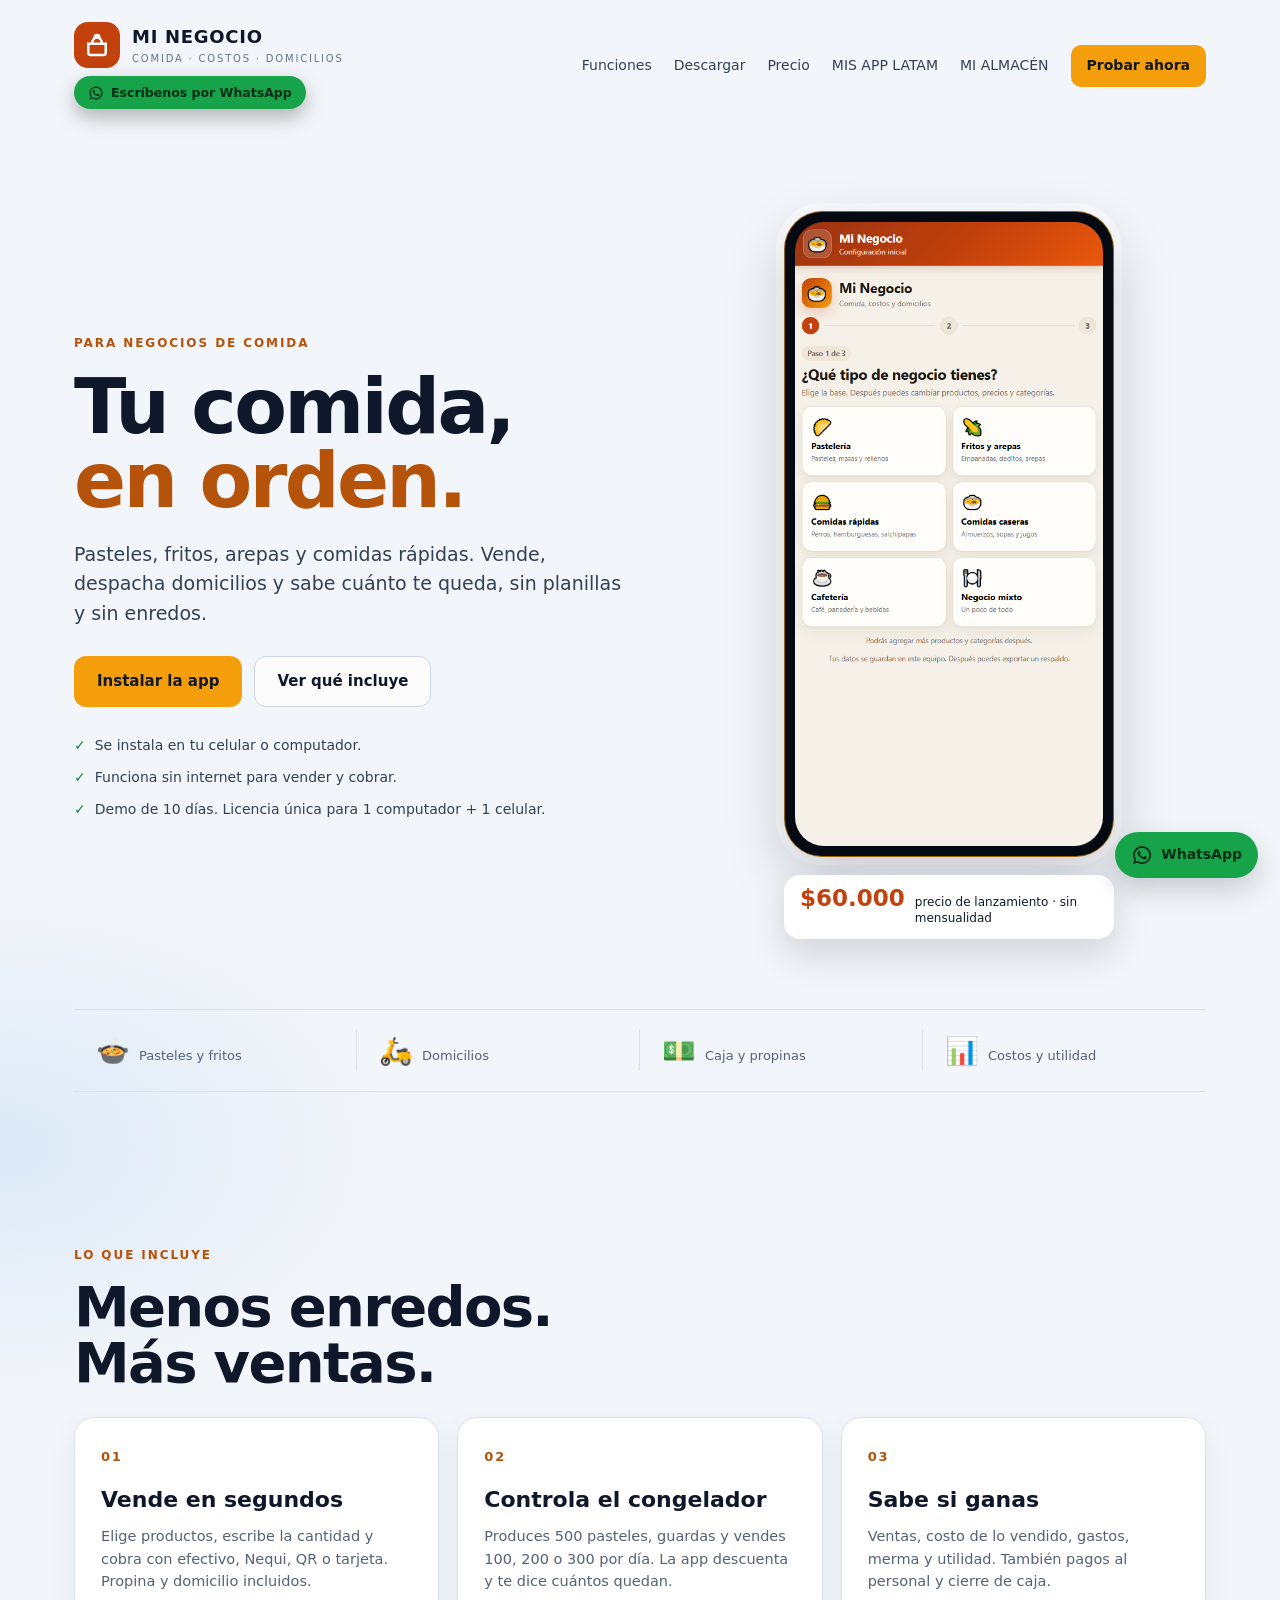
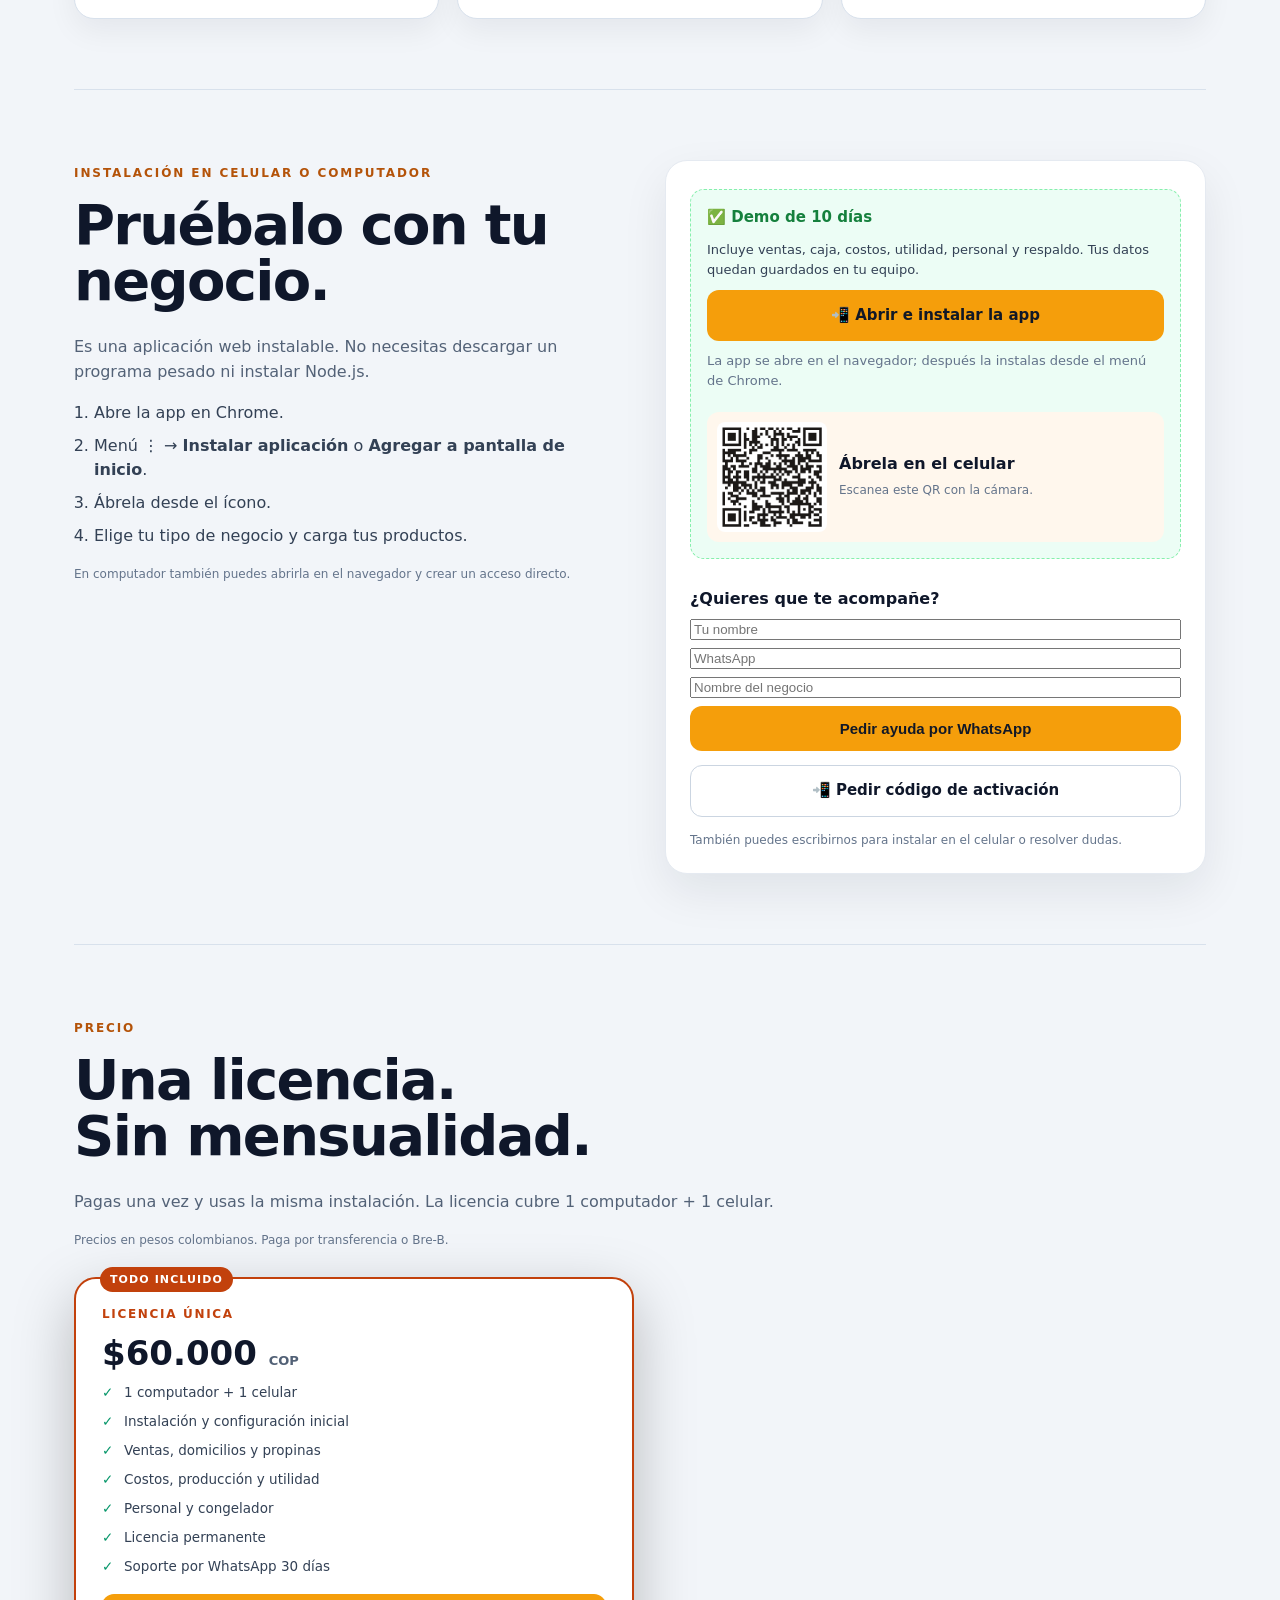
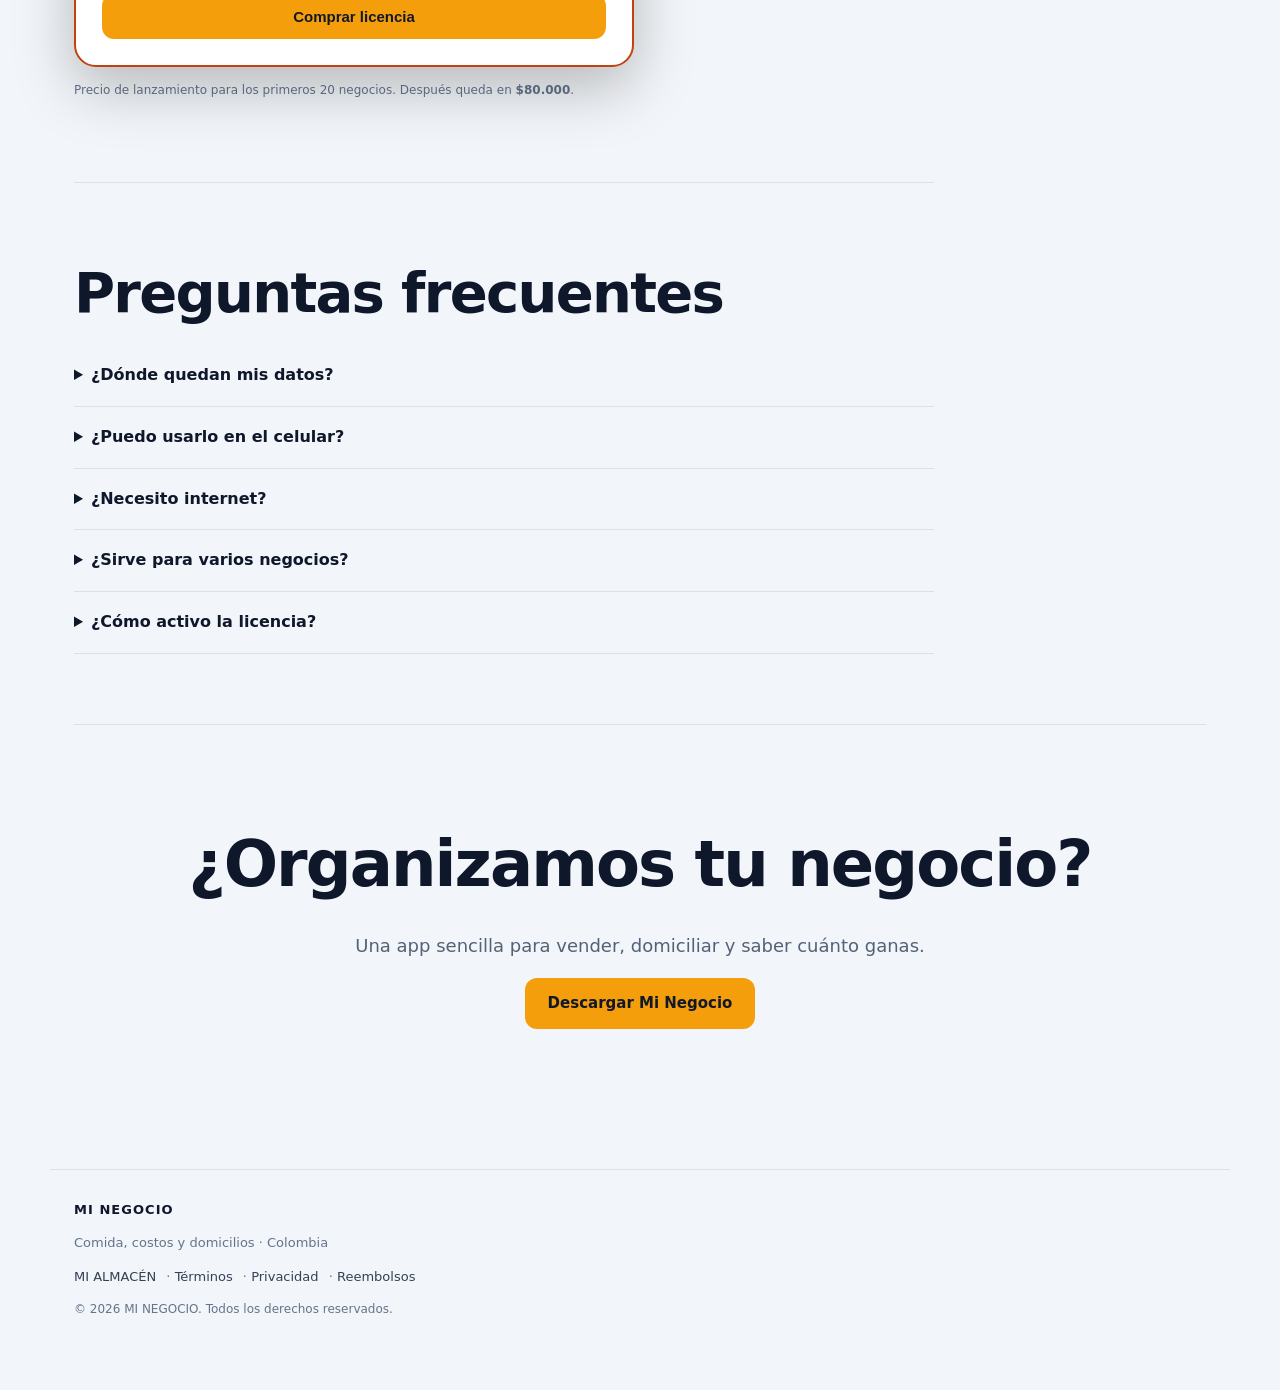
==== commit 7910b49c: "Mi Negocio: QR de instalación en celular" ====
--- a/minegocio/index.html
+++ b/minegocio/index.html
@@ -113,6 +113,10 @@
           <p>Incluye ventas, caja, costos, utilidad, personal y respaldo. Tus datos quedan guardados en tu equipo.</p>
           <a class="btn primary full" href="app/index.html" id="btn-descarga">📲 Abrir e instalar la app</a>
           <p class="small">La app se abre en el navegador; después la instalas desde el menú de Chrome.</p>
+          <div style="display:flex;gap:12px;align-items:center;margin-top:10px;padding:10px;background:#fff7ed;border-radius:12px">
+            <img src="assets/qr-minegocio.png" alt="QR para abrir Mi Negocio en el celular" width="110" height="110" style="border-radius:8px;background:#fff">
+            <div><b>Ábrela en el celular</b><br><span class="small">Escanea este QR con la cámara.</span></div>
+          </div>
         </div>
         <form id="lead-form" style="margin-top:14px;display:grid;gap:8px">
           <strong>¿Quieres que te acompañe?</strong>
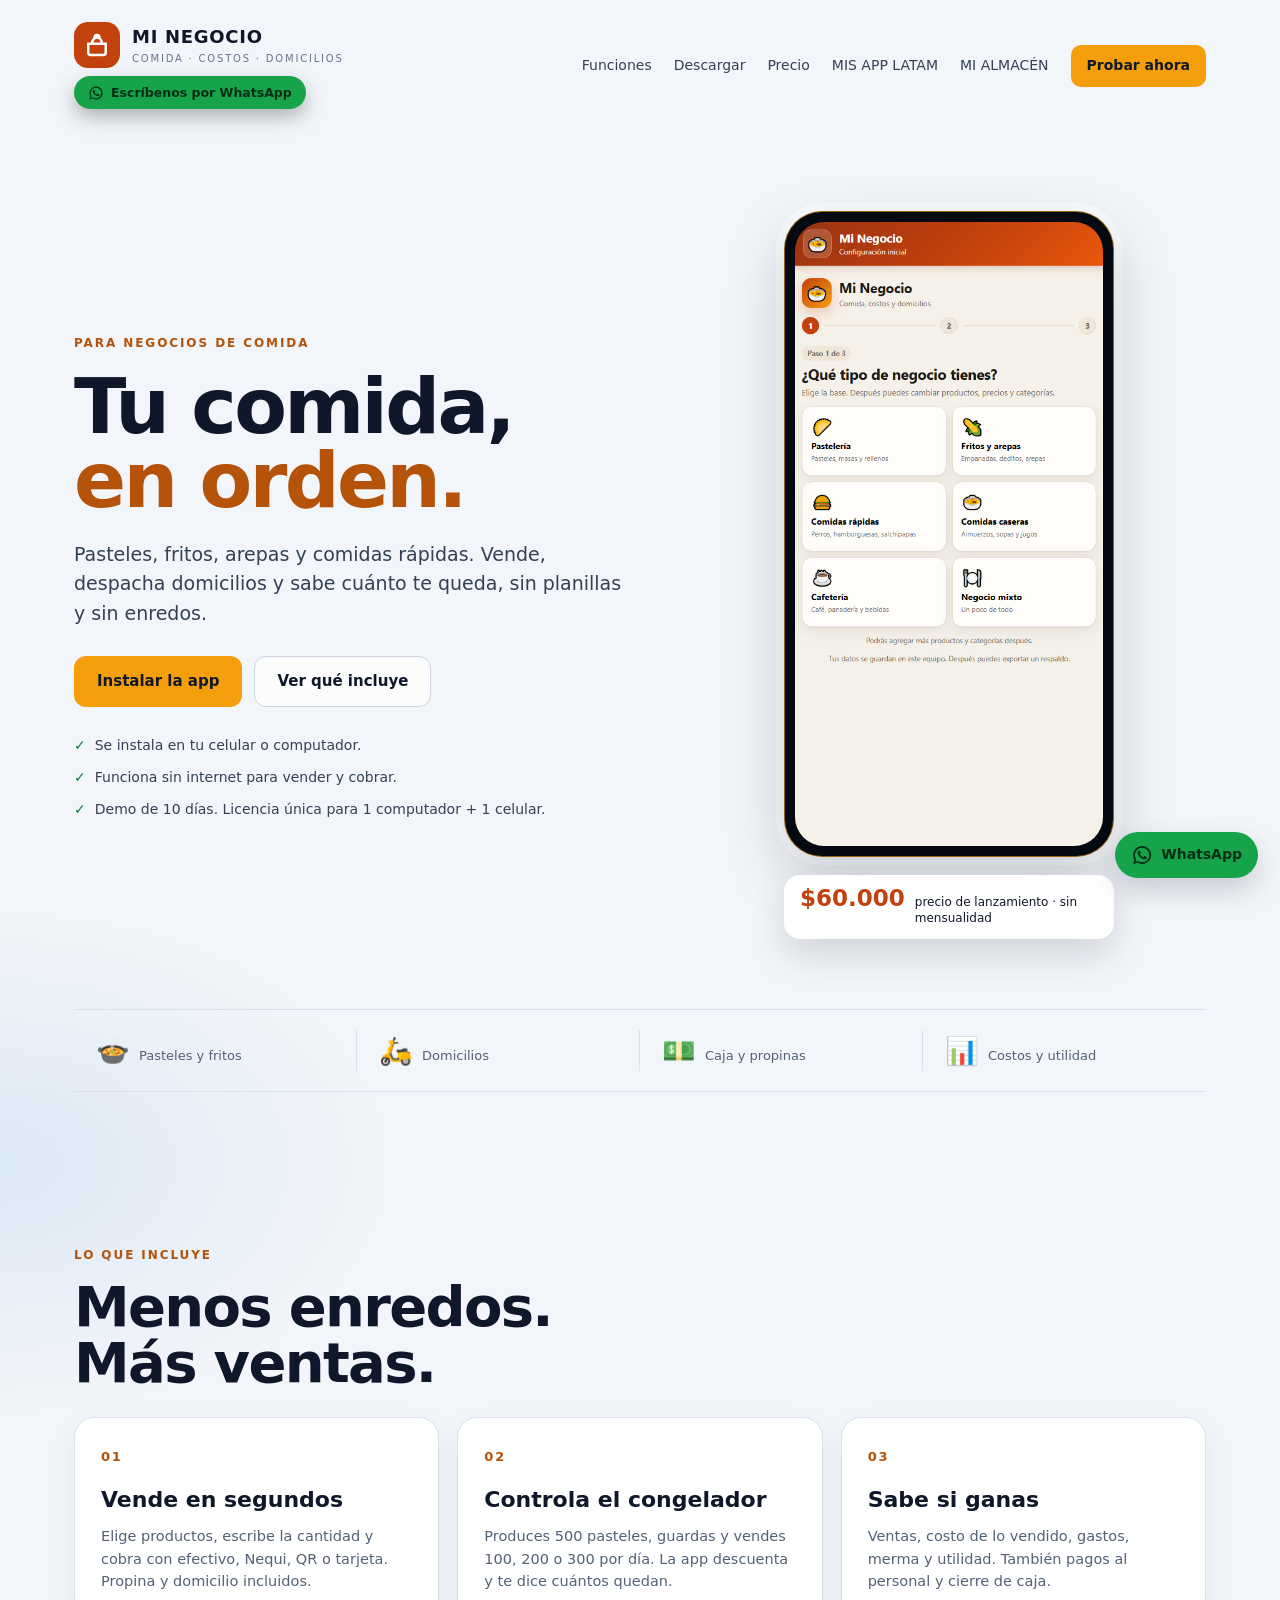
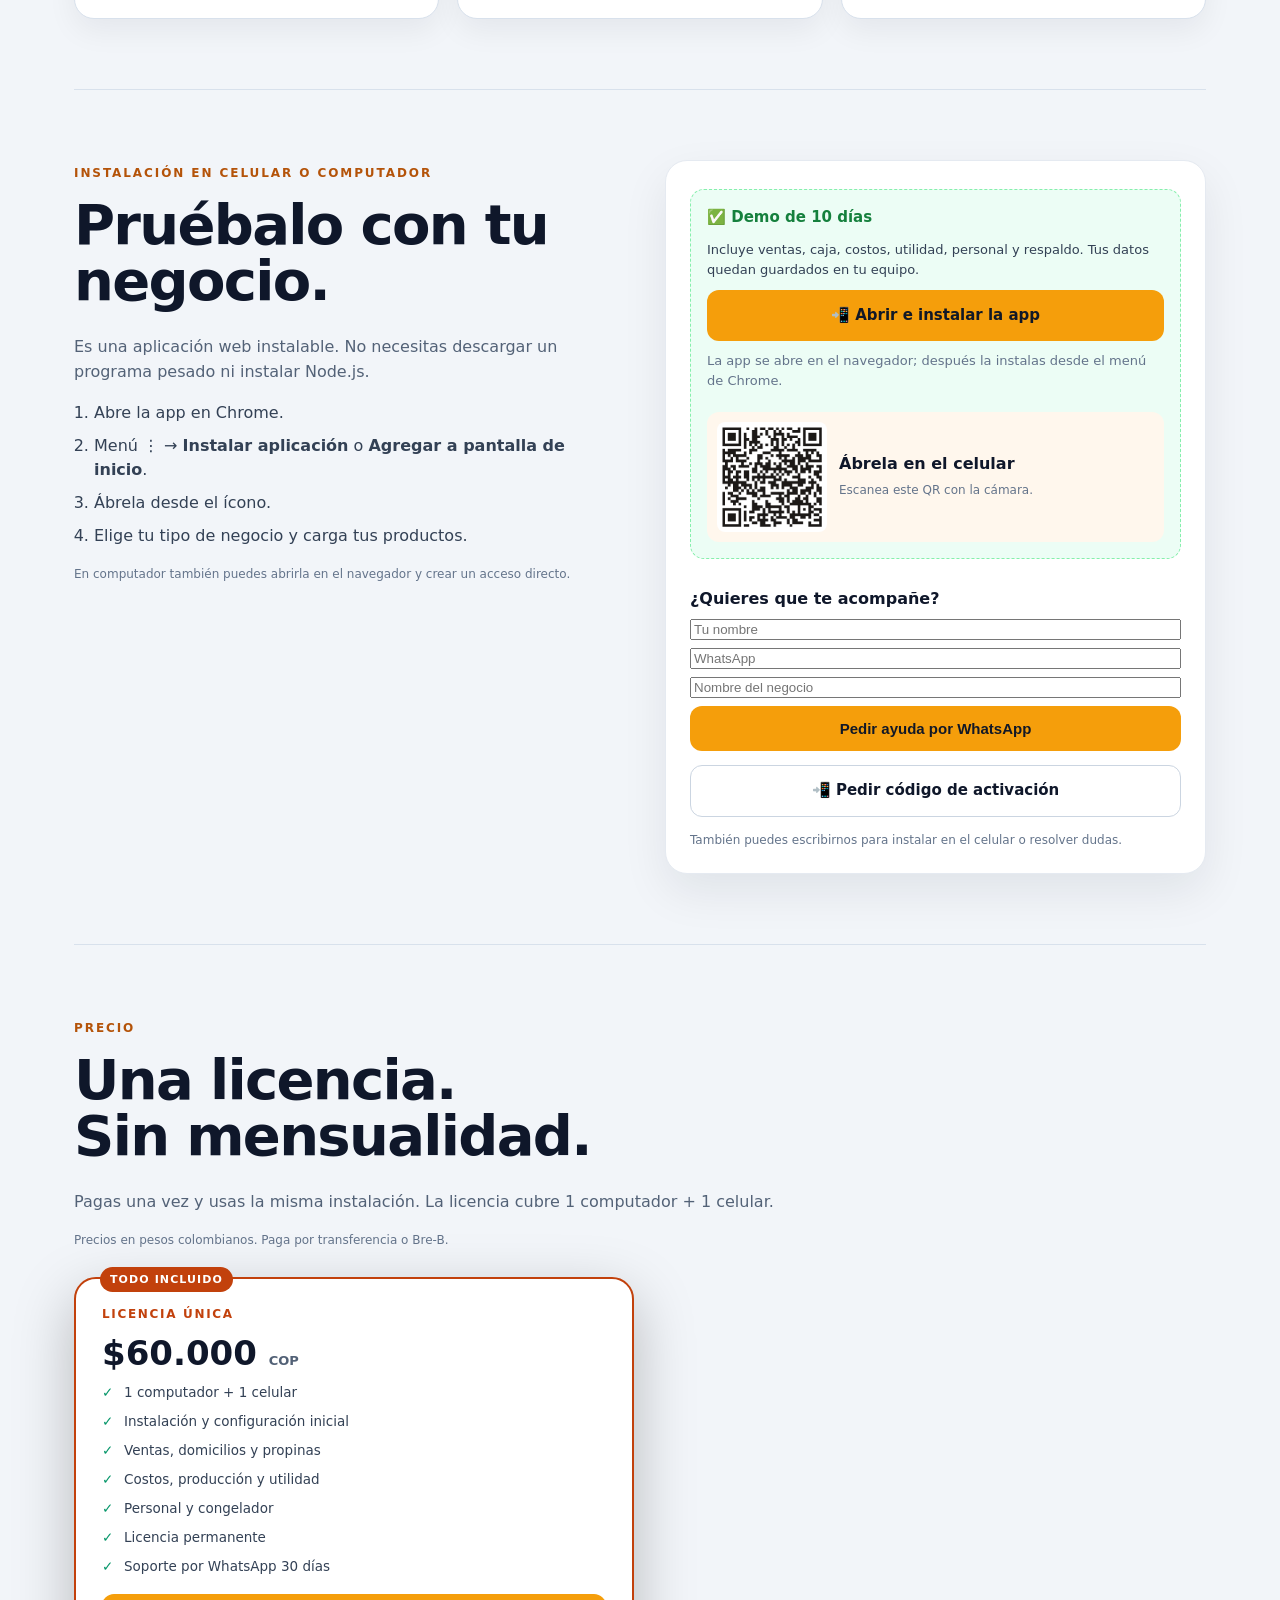
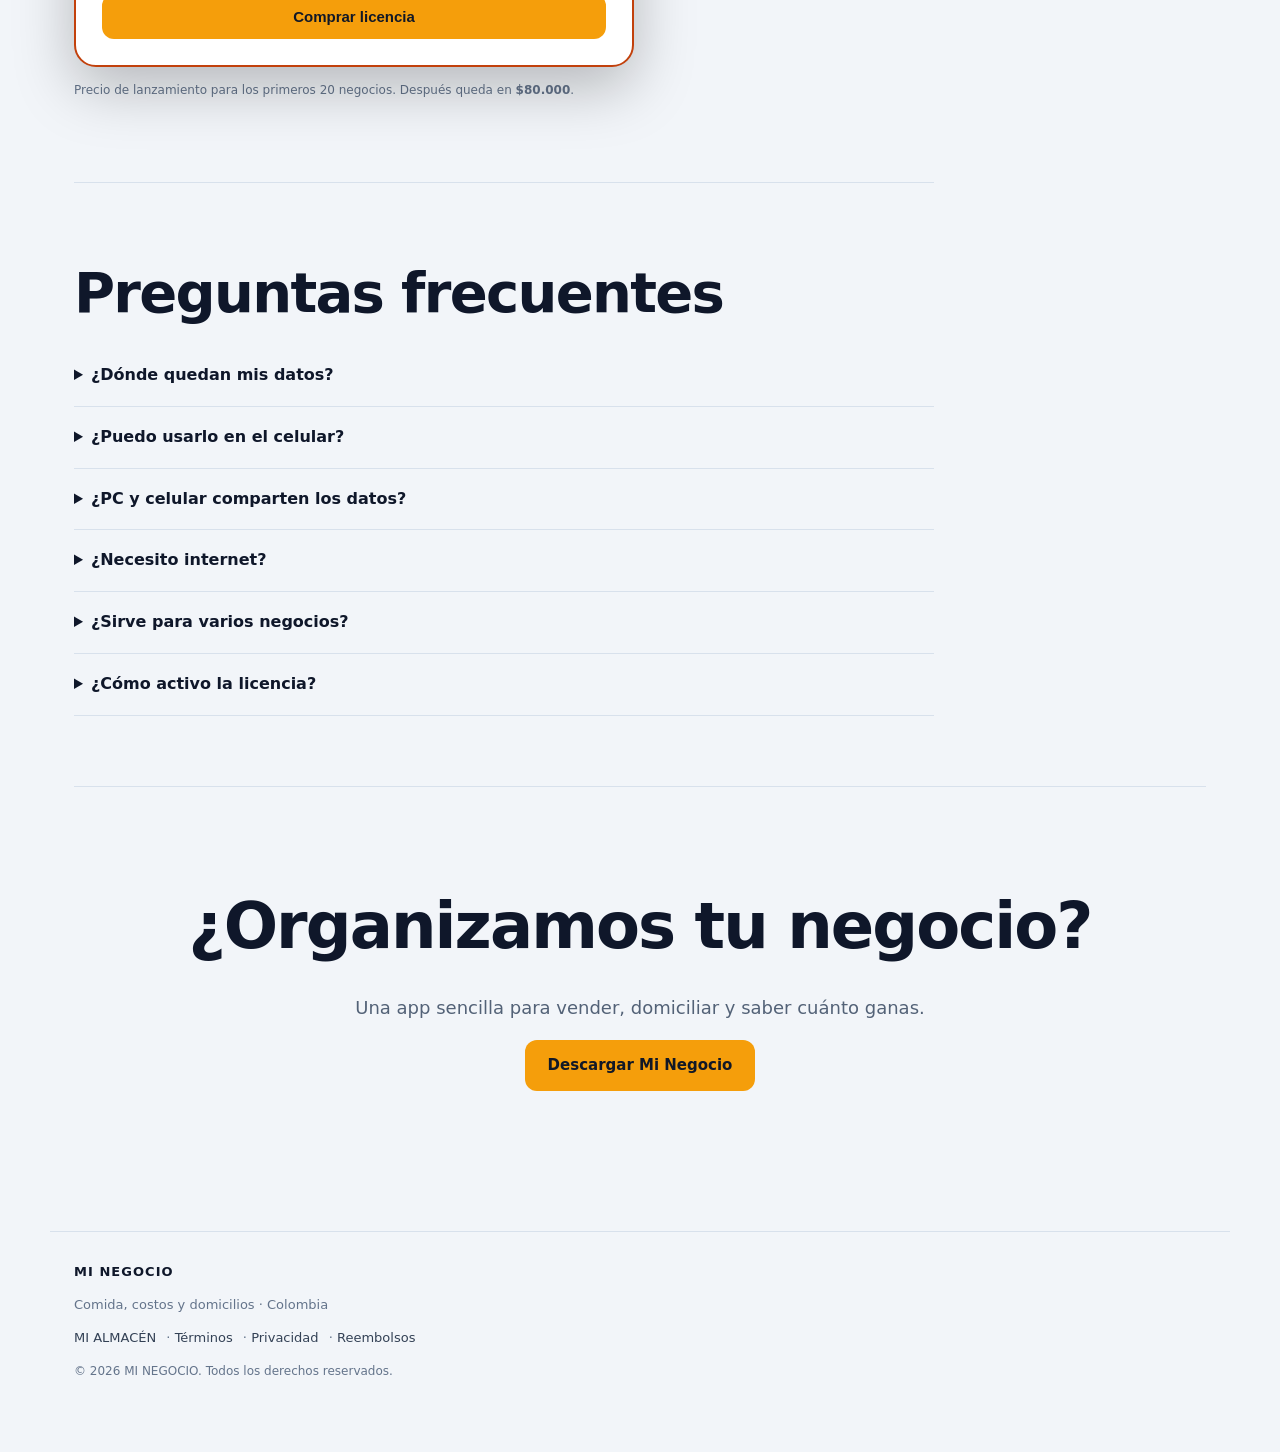
==== commit 3df558d7: "Mi Negocio: aclarar licencia y datos en la página" ====
--- a/minegocio/index.html
+++ b/minegocio/index.html
@@ -143,11 +143,12 @@
 
     <section class="section faq">
       <h2>Preguntas frecuentes</h2>
-      <details><summary>¿Dónde quedan mis datos?</summary><p>En este paquete, la app guarda todo automáticamente en la carpeta <b>datos</b>. No tienes que exportar archivos para trabajar.</p></details>
-      <details><summary>¿Puedo usarlo en el celular?</summary><p>Sí. La licencia cubre 1 computador + 1 celular. Escríbenos para enviarte el enlace de instalación en el celular.</p></details>
+      <details><summary>¿Dónde quedan mis datos?</summary><p>En el equipo donde usas la app, dentro del navegador. Si borras los datos de Chrome, se pierden. Guarda una copia de seguridad con frecuencia desde <b>Ajustes</b>.</p></details>
+      <details><summary>¿Puedo usarlo en el celular?</summary><p>Sí. El plan Negocio cubre 1 computador + 1 celular. Instalas la misma PWA en los dos y cargas una licencia con los dos códigos.</p></details>
+      <details><summary>¿PC y celular comparten los datos?</summary><p>No automáticamente. Cada equipo guarda su propia información. Para pasarla usa la copia de seguridad JSON; restaurar reemplaza los datos del equipo.</p></details>
       <details><summary>¿Necesito internet?</summary><p>Para vender y cobrar no. La conexión se usa si quieres enviar una copia de seguridad o pedir soporte.</p></details>
       <details><summary>¿Sirve para varios negocios?</summary><p>Sí. Al inicio eliges pastelería, fritos, arepas, comidas rápidas, caseras, cafetería o mixto, y puedes cambiar productos y precios.</p></details>
-      <details><summary>¿Cómo activo la licencia?</summary><p>Después del pago recibes un archivo de licencia por WhatsApp. En la app entra a <b>Ajustes → Licencia</b> y carga ese archivo. La licencia queda atada a tu equipo.</p></details>
+      <details><summary>¿Cómo activo la licencia?</summary><p>Después del pago recibes un archivo de licencia por WhatsApp. En la app entra a <b>Ajustes → Licencia</b> y carga ese archivo. El plan Negocio incluye los códigos de PC y celular.</p></details>
     </section>
 
     <section class="final-cta">
